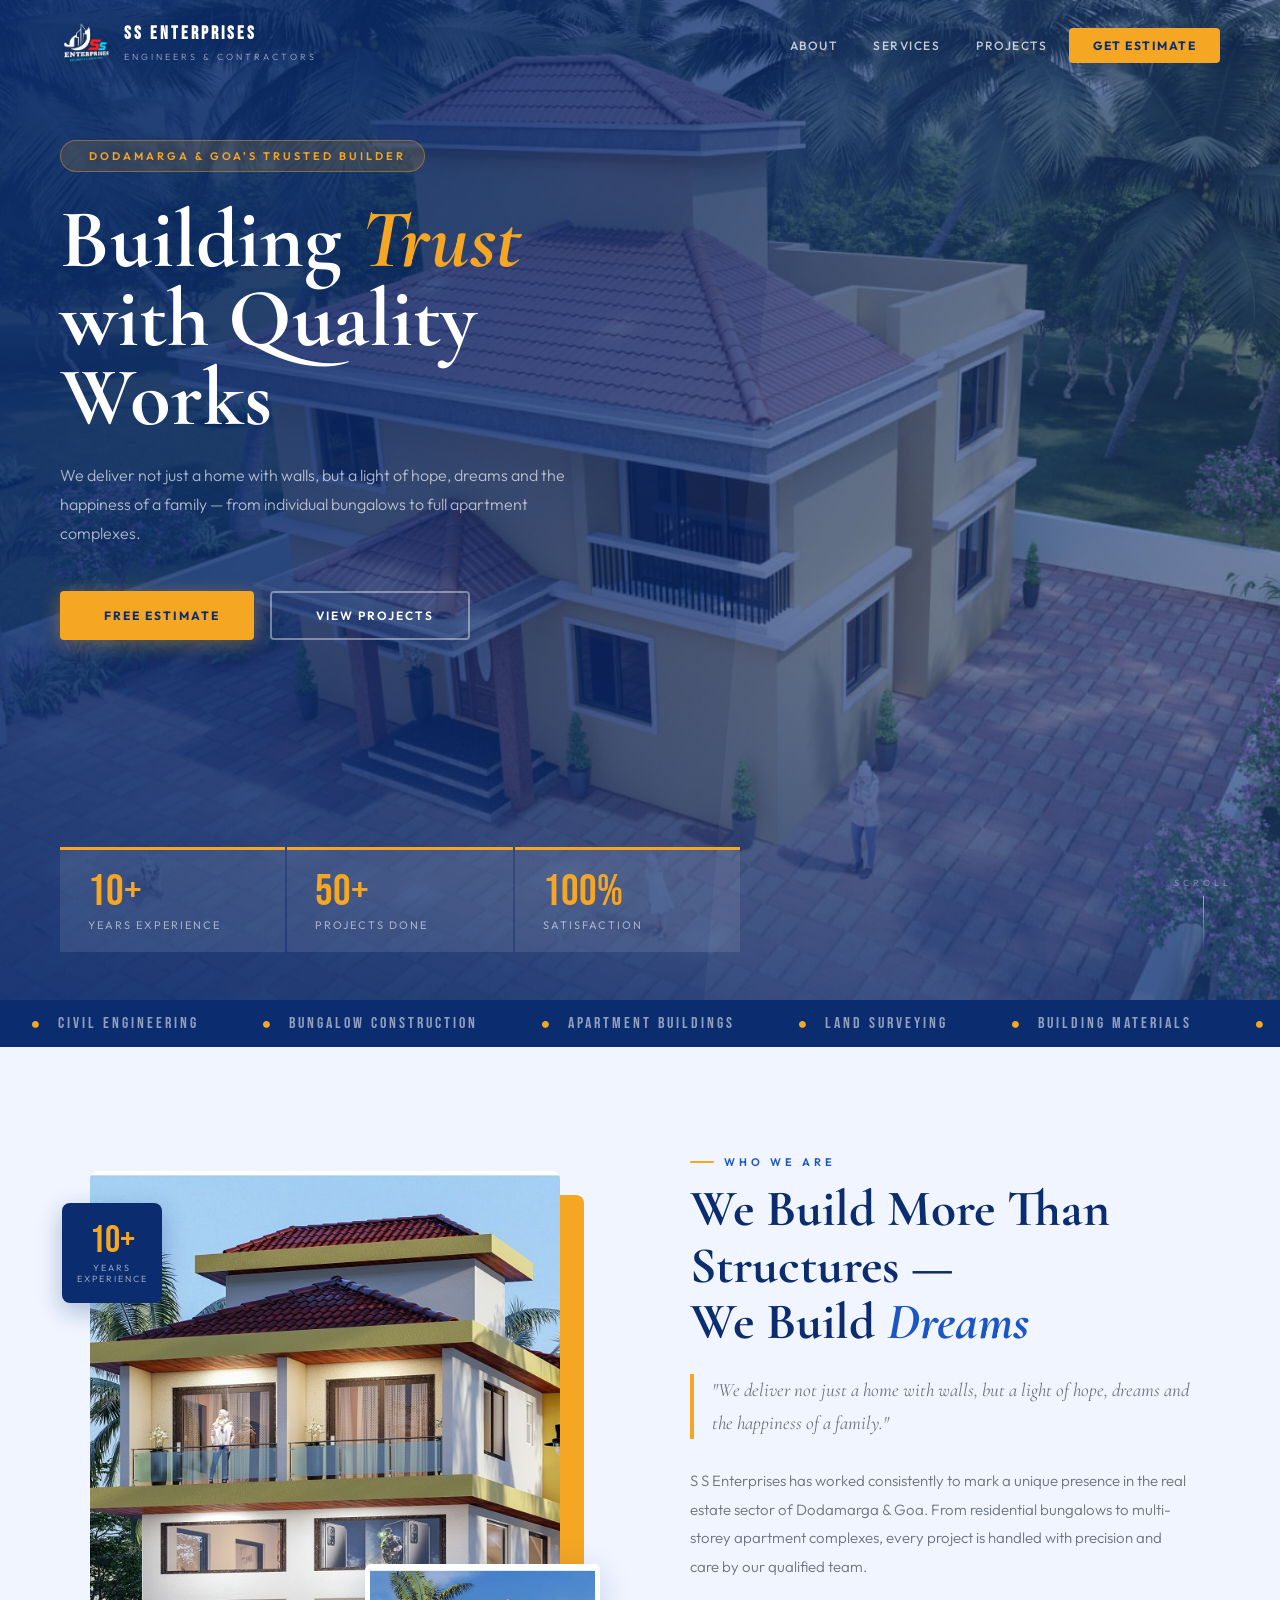
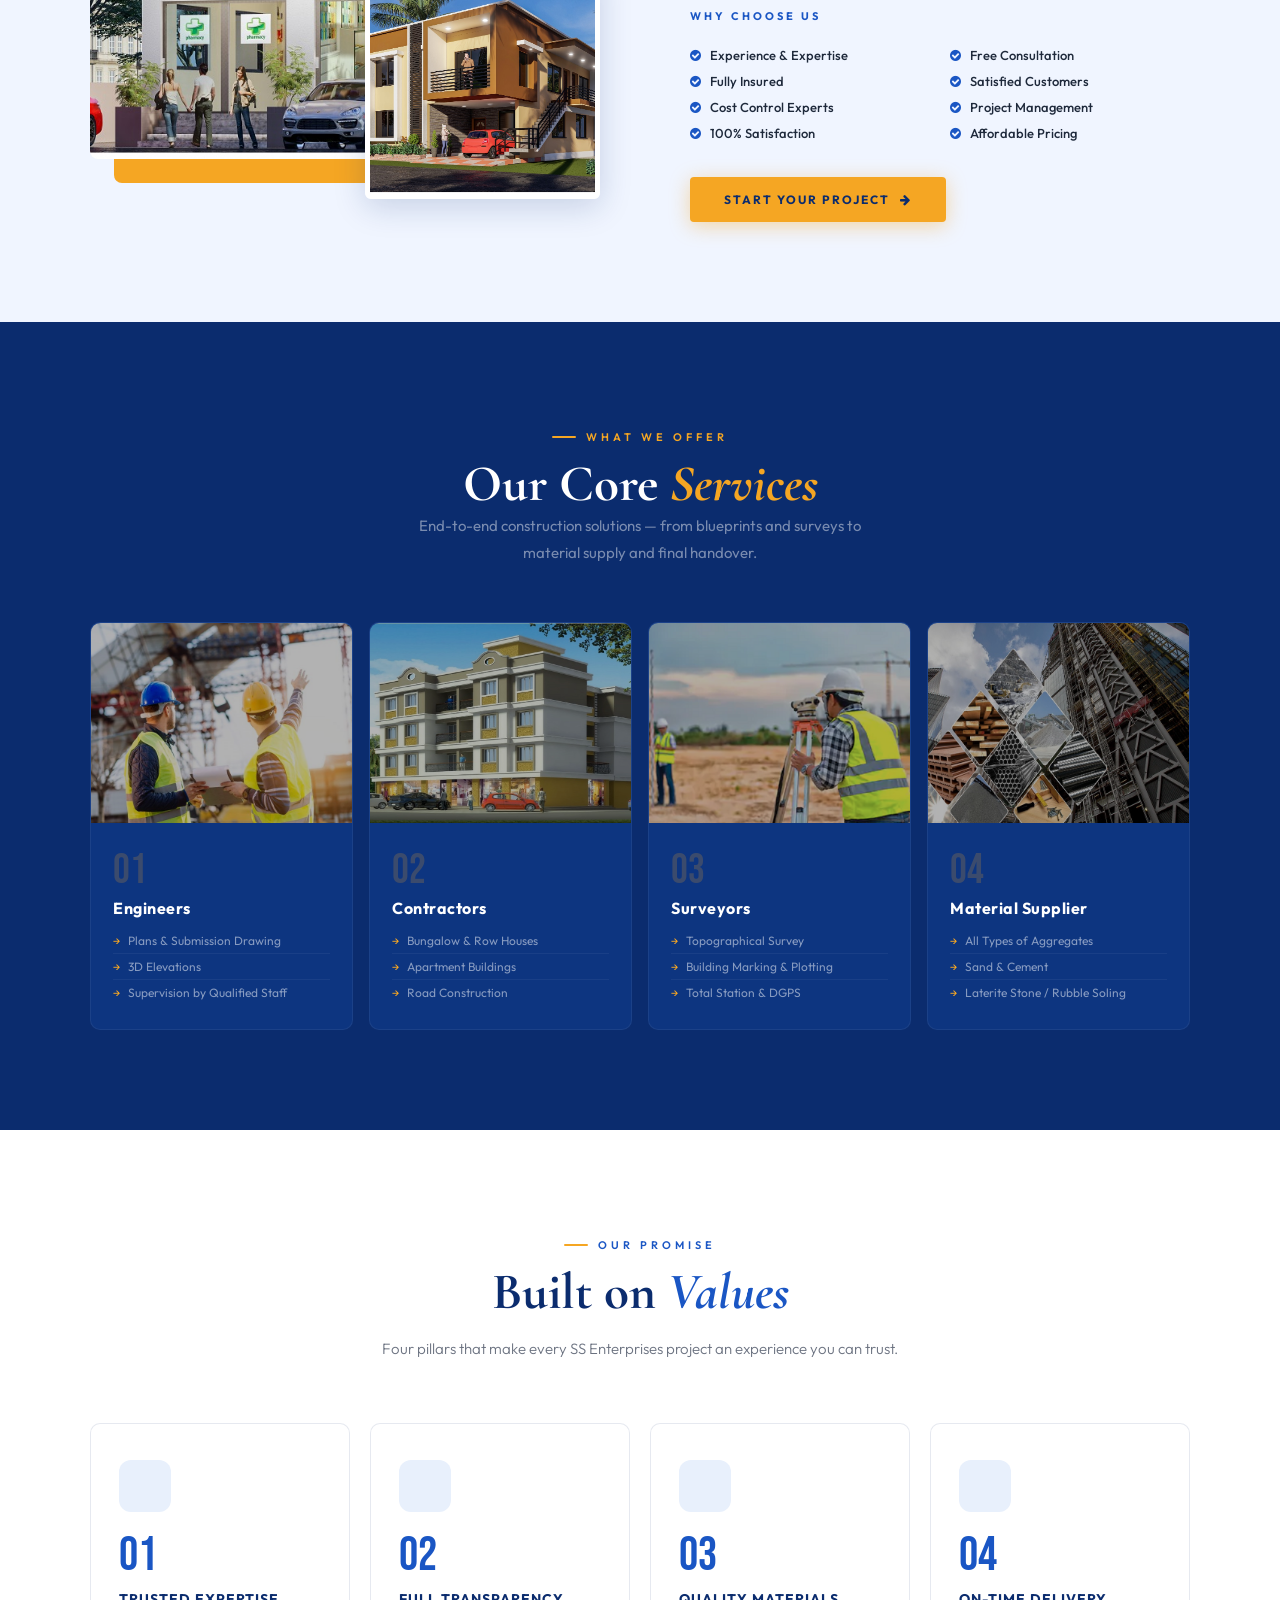
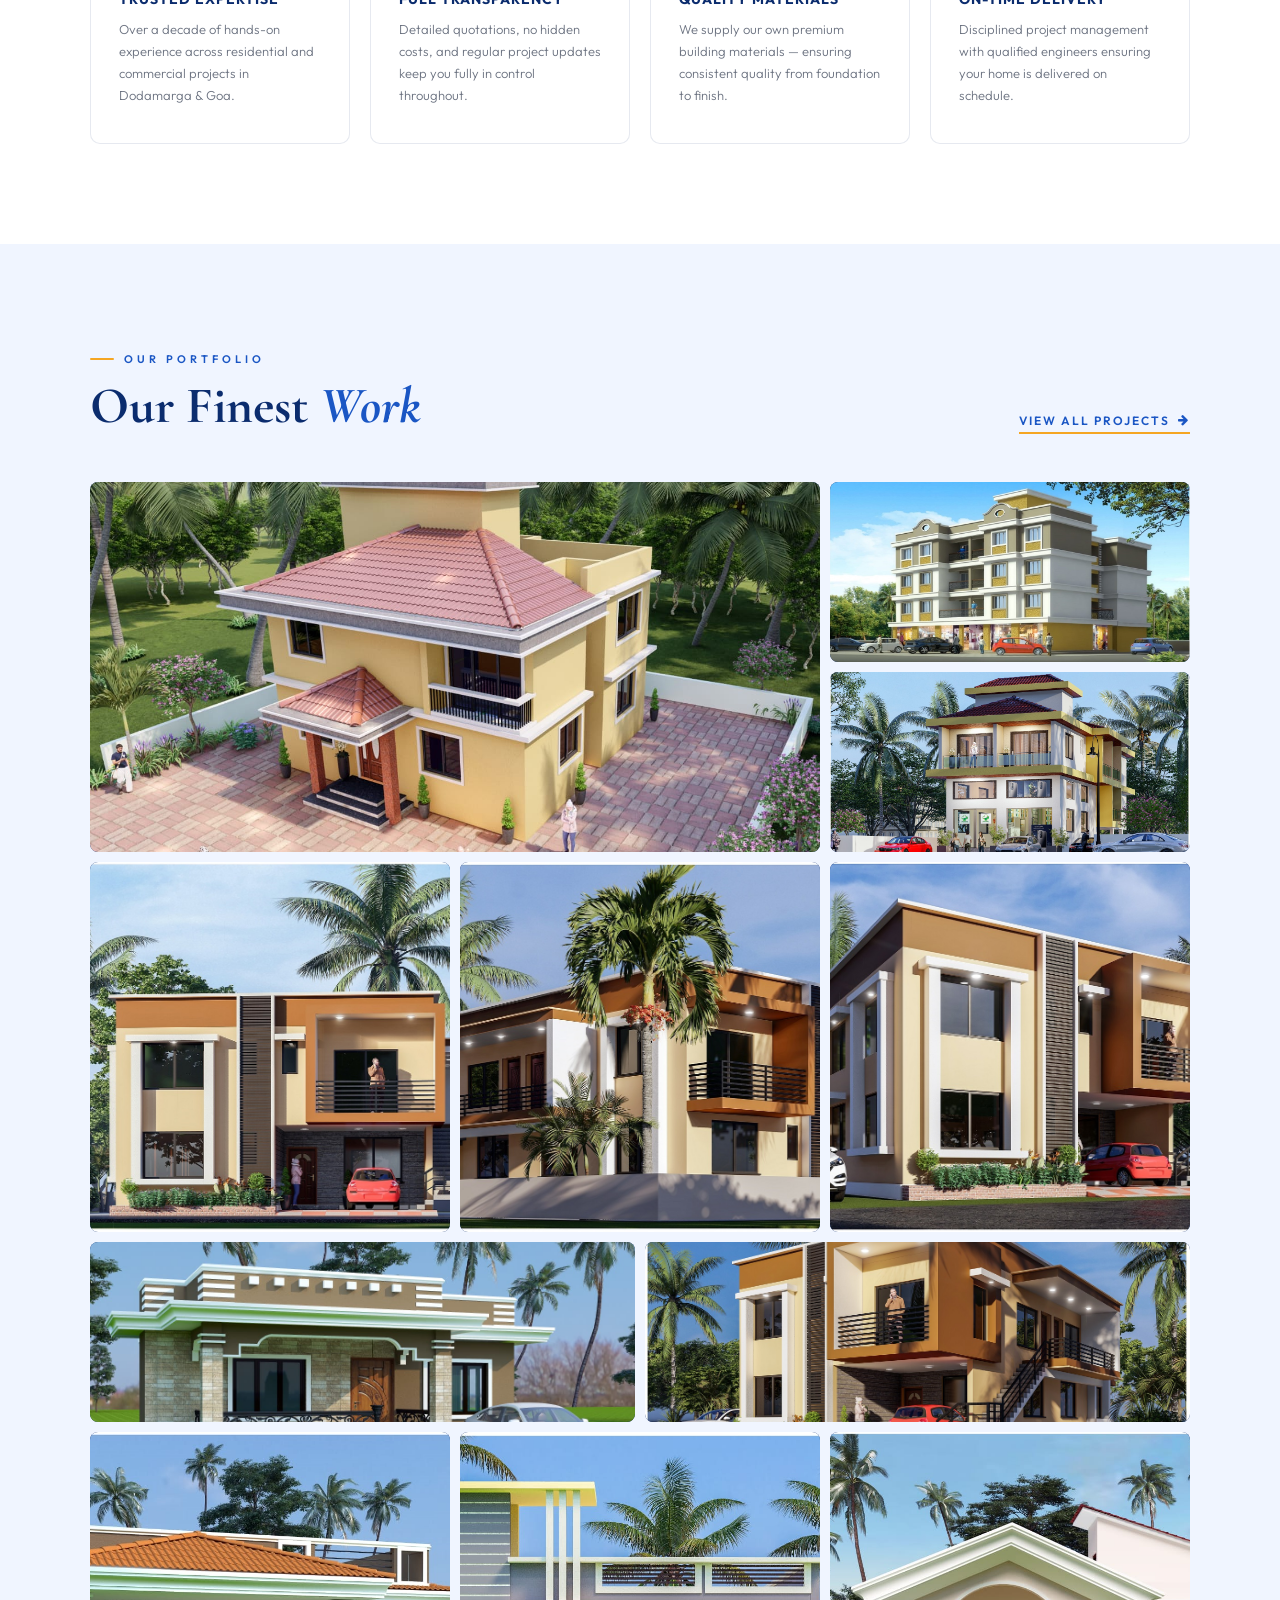
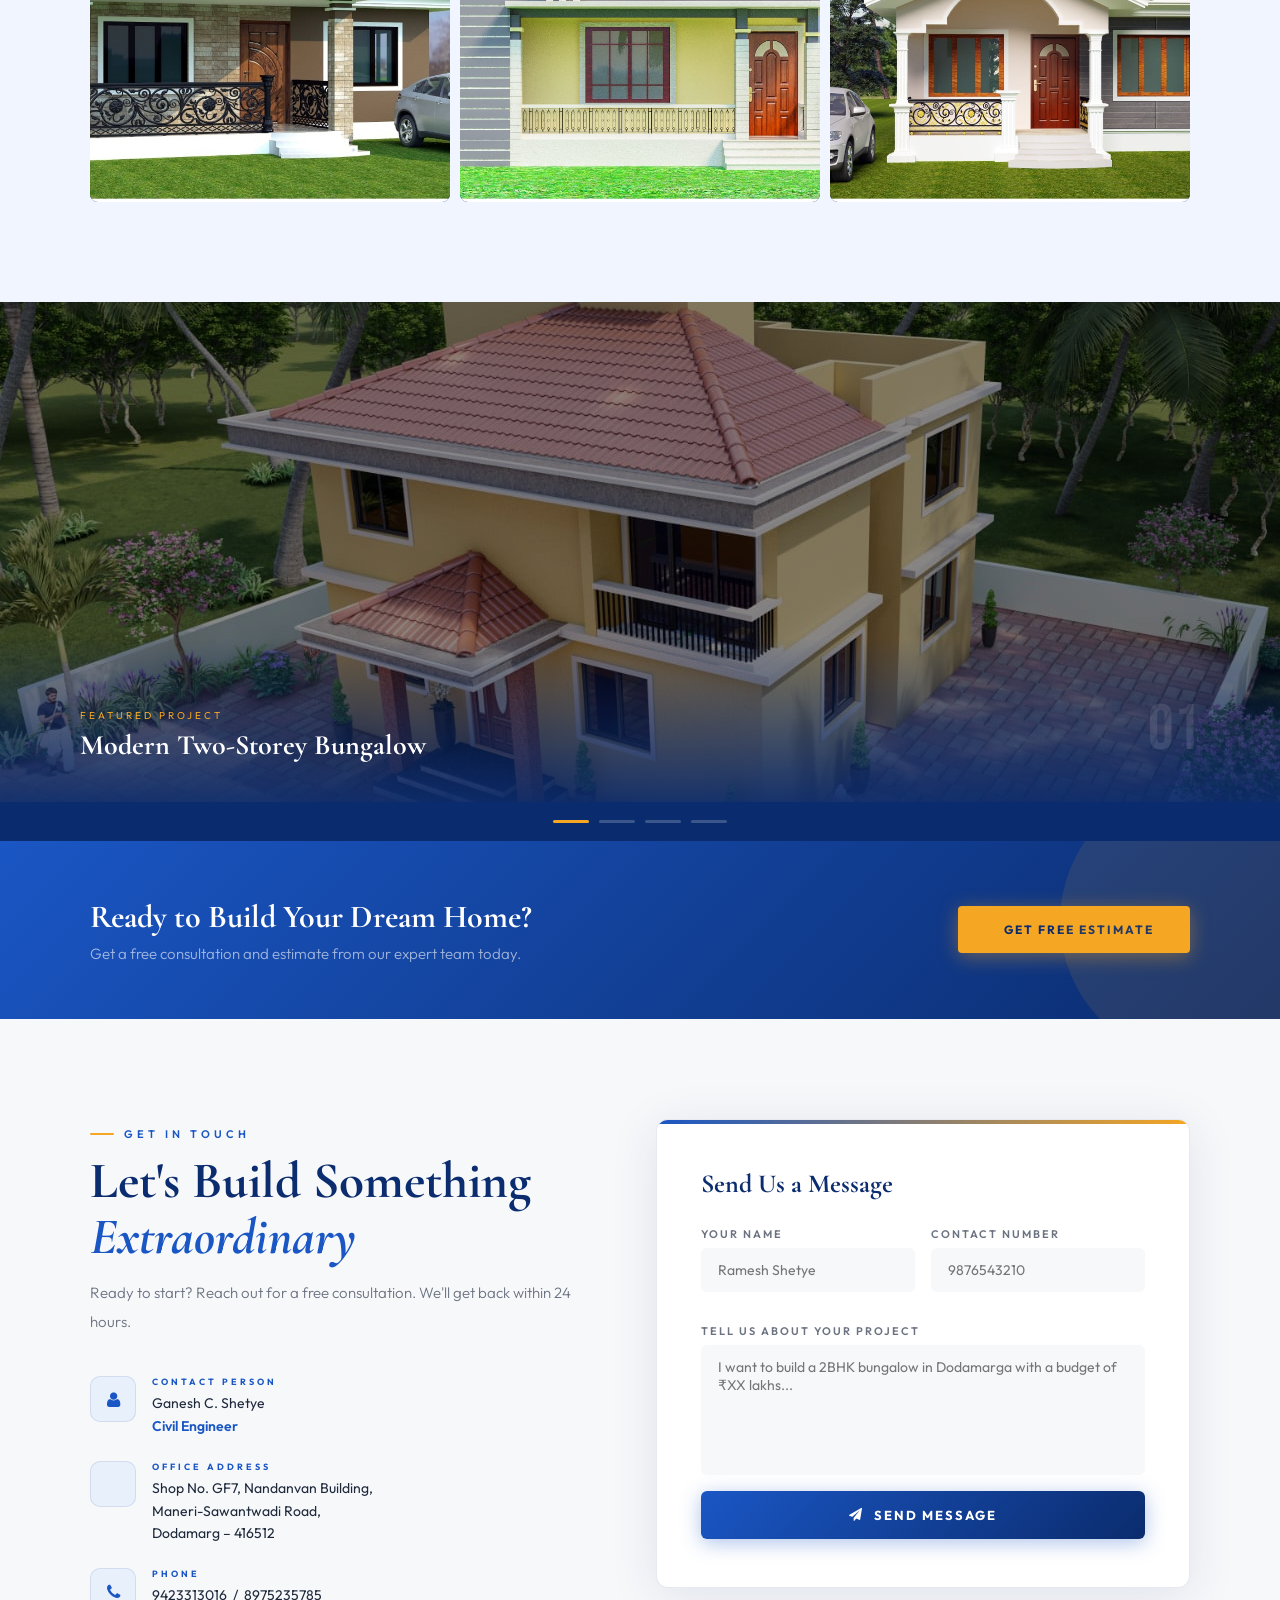
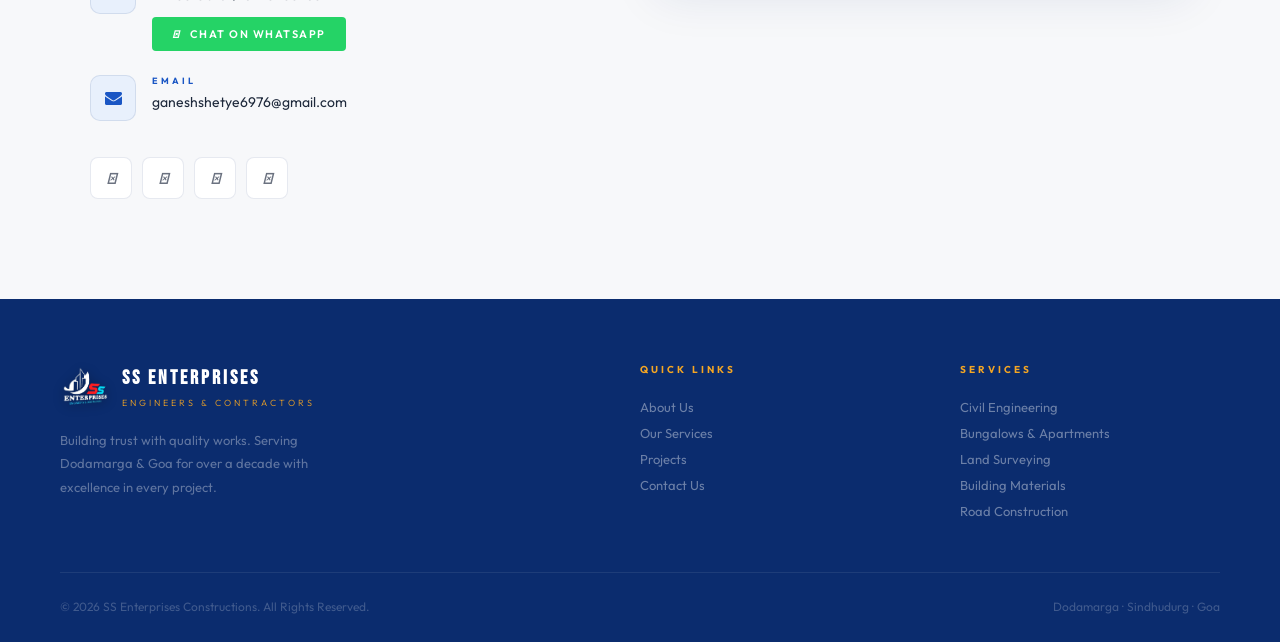
==== new-page/index.html @ 0dded7a0 "new page v8" ====
<!DOCTYPE html>
<html lang="en">
<head>
<meta charset="UTF-8">
<meta name="viewport" content="width=device-width, initial-scale=1.0">
<meta name="description" content="SS Enterprises Constructions — Premium construction company in Dodamarga & Goa. Bungalows, apartments, civil engineering, surveying & building materials.">
<title>SS Enterprises Constructions | Engineers & Contractors</title>
<base href="/">
<!-- reCAPTCHA removed for static deployment (no backend) -->
<link rel="shortcut icon" href="/static/img/ss-enterprises-constructions-logo.jpg" type="image/x-icon">
<link rel="preconnect" href="https://fonts.googleapis.com">
<link href="https://fonts.googleapis.com/css2?family=Cormorant+Garamond:ital,wght@0,600;0,700;1,400&family=Outfit:wght@300;400;500;600;700&family=Bebas+Neue&display=swap" rel="stylesheet">
<link rel="stylesheet" href="/static/fonts/font-awesome/css/font-awesome.min.css">
<link rel="stylesheet" type="text/css" href="/static/css/nivo-lightbox/nivo-lightbox.css">
<link rel="stylesheet" type="text/css" href="/static/css/nivo-lightbox/default.css">
<style>
/* ═══════════ DESIGN SYSTEM ═══════════ */
:root{
  --navy:    #0B2C6E;
  --navy2:   #0D3580;
  --blue:    #1A56C4;
  --blue-lt: #2E6FE0;
  --sky:     #E8F0FC;
  --sky2:    #F0F5FF;
  --gold:    #F5A623;
  --gold-dk: #D48C10;
  --white:   #FFFFFF;
  --gray:    #F7F8FA;
  --smoke:   #6B7280;
  --text:    #1E293B;
  --border:  rgba(11,44,110,0.1);
}
*,*::before,*::after{box-sizing:border-box;margin:0;padding:0;}
html{scroll-behavior:smooth;}
body{font-family:'Outfit',sans-serif;color:var(--text);background:var(--white);overflow-x:hidden;}
img{display:block;max-width:100%;}
a{text-decoration:none;color:inherit;}
::-webkit-scrollbar{width:4px;}
::-webkit-scrollbar-track{background:var(--sky);}
::-webkit-scrollbar-thumb{background:var(--blue);border-radius:4px;}

/* ═══════════ LOADER ═══════════ */
#loader{
  position:fixed;inset:0;z-index:99999;
  background:var(--navy);
  display:flex;flex-direction:column;align-items:center;justify-content:center;gap:20px;
  transition:opacity .7s ease,visibility .7s ease;
}
#loader.hide{opacity:0;visibility:hidden;pointer-events:none;}
.ld-logo{width:90px;height:90px;object-fit:contain;animation:ldBob 1.2s ease infinite alternate;}
.ld-name{font-family:'Bebas Neue',sans-serif;font-size:32px;letter-spacing:6px;color:var(--white);}
.ld-name span{color:var(--gold);}
.ld-bar{width:160px;height:3px;background:rgba(255,255,255,.15);border-radius:3px;overflow:hidden;}
.ld-fill{height:100%;background:linear-gradient(to right,var(--gold),var(--blue-lt));width:0;animation:ldFill 1.6s ease forwards;border-radius:3px;}
@keyframes ldBob{from{transform:translateY(-6px)}to{transform:translateY(6px)}}
@keyframes ldFill{to{width:100%}}

/* ═══════════ MOBILE NAV OVERLAY ═══════════ */
.mob-nav{
  position:fixed;inset:0;z-index:9998;
  background:var(--navy);
  display:flex;flex-direction:column;align-items:center;justify-content:center;gap:28px;
  opacity:0;visibility:hidden;transition:.4s ease;
}
.mob-nav.open{opacity:1;visibility:visible;}
.mob-nav a{
  font-family:'Bebas Neue',sans-serif;font-size:38px;letter-spacing:4px;
  color:rgba(255,255,255,.6);transition:color .3s;
}
.mob-nav a:hover{color:var(--gold);}
.mob-close{position:absolute;top:24px;right:28px;color:rgba(255,255,255,.4);font-size:26px;cursor:pointer;transition:color .3s;}
.mob-close:hover{color:var(--gold);}

/* ═══════════ NAVBAR ═══════════ */
.nav{
  position:fixed;top:0;left:0;right:0;z-index:1000;
  display:flex;align-items:center;justify-content:space-between;
  padding:18px 60px;
  background:rgba(255,255,255,0.0);
  transition:background .4s,padding .4s,box-shadow .4s;
}
.nav.stuck{
  background:rgba(255,255,255,0.98);
  padding:12px 60px;
  box-shadow:0 2px 30px rgba(11,44,110,.1);
}
/* Logo area */
.nav-logo{display:flex;align-items:center;gap:12px;}
.nav-logo img{
  height:52px;width:52px;object-fit:contain;
  filter:drop-shadow(0 2px 6px rgba(0,0,0,.3));
  transition:height .4s;
}
.nav.stuck .nav-logo img{height:42px;width:42px;}
.nav-logo-text strong{
  font-family:'Bebas Neue',sans-serif;font-size:18px;letter-spacing:3px;
  color:var(--white);display:block;line-height:1.1;
  transition:color .4s;
}
.nav.stuck .nav-logo-text strong{color:var(--navy);}
.nav-logo-text span{
  font-size:9px;letter-spacing:3px;text-transform:uppercase;font-weight:300;
  color:rgba(255,255,255,.6);
  transition:color .4s;
}
.nav.stuck .nav-logo-text span{color:var(--smoke);}

/* Links */
.nav-links{display:flex;align-items:center;gap:8px;list-style:none;}
.nav-links a{
  font-size:12px;font-weight:500;letter-spacing:1.5px;text-transform:uppercase;
  color:rgba(255,255,255,.75);padding:8px 14px;
  border-radius:4px;transition:color .3s,background .3s;
}
.nav.stuck .nav-links a{color:var(--navy);}
.nav-links a:hover{color:var(--gold) !important;background:rgba(245,166,35,.08);}
.nav-links .ncta{
  background:var(--gold);color:var(--navy) !important;
  font-weight:700;padding:10px 24px;border-radius:4px;
  transition:background .3s,transform .2s !important;
}
.nav-links .ncta:hover{background:#E8950D;transform:translateY(-2px);}
.burger{display:none;flex-direction:column;gap:5px;cursor:pointer;padding:4px;}
.burger span{width:26px;height:2px;background:var(--white);border-radius:2px;transition:.3s;}
.nav.stuck .burger span{background:var(--navy);}

/* ═══════════ HERO ═══════════ */
.hero{
  position:relative;min-height:100vh;
  display:flex;align-items:center;
  overflow:hidden;
}
.hero-bg{
  position:absolute;inset:0;z-index:0;
  background:
    linear-gradient(120deg, rgba(11,44,110,.92) 0%, rgba(11,44,110,.75) 45%, rgba(11,44,110,.4) 100%),
    url("static/img/portfolio/new_bungalow_ssenterprisesconstructions.jpg") center/cover no-repeat;
}
/* animated subtle overlay */
.hero-bg::after{
  content:'';position:absolute;inset:0;
  background:linear-gradient(to bottom, transparent 60%, rgba(11,44,110,.6) 100%);
}
/* geometric accent */
.hero-shape{
  position:absolute;right:0;top:0;bottom:0;width:45%;
  background:rgba(255,255,255,0.04);
  clip-path:polygon(15% 0,100% 0,100% 100%,0 100%);
  pointer-events:none;
}
.hero-content{
  position:relative;z-index:2;
  padding:140px 60px 80px;
  max-width:700px;
}

@media(min-width:1100px){
  /* Reserve extra space at the bottom of hero so buttons don't collide with stats */
  .hero-content{ padding-bottom:360px; }
  .hero-stats{ bottom:48px; }
}
.hero-badge{
  display:inline-flex;align-items:center;gap:10px;
  background:rgba(245,166,35,.15);border:1px solid rgba(245,166,35,.4);
  color:var(--gold);
  font-size:11px;font-weight:600;letter-spacing:3px;text-transform:uppercase;
  padding:8px 18px;border-radius:30px;
  margin-bottom:28px;
  opacity:0;animation:fadeUp .7s .2s ease forwards;
}
.hero-badge i{font-size:10px;}
.hero-h1{
  font-family:'Cormorant Garamond',serif;
  font-size:clamp(48px,6.5vw,88px);
  font-weight:700;line-height:.95;
  color:var(--white);
  margin-bottom:24px;
  opacity:0;animation:fadeUp .8s .35s ease forwards;
}
.hero-h1 em{font-style:italic;color:var(--gold);}
.hero-sub{
  font-size:16px;font-weight:300;color:rgba(255,255,255,.65);
  line-height:1.8;max-width:520px;
  margin-bottom:44px;
  opacity:0;animation:fadeUp .8s .5s ease forwards;
}
.hero-btns{
  display:flex;gap:16px;flex-wrap:wrap;
  opacity:0;animation:fadeUp .8s .65s ease forwards;
}
.btn-primary{
  display:inline-flex;align-items:center;gap:10px;
  background:var(--gold);color:var(--navy);
  font-size:12px;font-weight:700;letter-spacing:2px;text-transform:uppercase;
  padding:15px 34px;border-radius:4px;border:none;cursor:pointer;
  transition:background .3s,transform .25s,box-shadow .3s;
  box-shadow:0 4px 20px rgba(245,166,35,.4);
}
.btn-primary:hover{background:#E8950D;transform:translateY(-3px);box-shadow:0 8px 28px rgba(245,166,35,.5);}
.btn-outline{
  display:inline-flex;align-items:center;gap:10px;
  border:2px solid rgba(255,255,255,.4);color:var(--white);
  font-size:12px;font-weight:600;letter-spacing:2px;text-transform:uppercase;
  padding:15px 34px;border-radius:4px;background:transparent;cursor:pointer;
  transition:border-color .3s,background .3s,transform .25s;
}
.btn-outline:hover{border-color:var(--white);background:rgba(255,255,255,.1);transform:translateY(-3px);}

/* hero stat cards */
.hero-stats{
  position:absolute;bottom:48px;left:60px;right:60px;z-index:2;
  display:grid;grid-template-columns:repeat(3,1fr);gap:2px;
  max-width:680px;
  opacity:0;animation:fadeUp .8s .85s ease forwards;
}
.hs-card{
  background:rgba(255,255,255,.1);
  backdrop-filter:blur(12px);
  padding:20px 28px;
  border-top:3px solid var(--gold);
}
.hs-num{
  font-family:'Bebas Neue',sans-serif;font-size:44px;color:var(--gold);line-height:1;
}
.hs-lbl{font-size:11px;letter-spacing:2px;text-transform:uppercase;color:rgba(255,255,255,.55);margin-top:4px;}

.hero-scroll{
  position:absolute;right:48px;bottom:48px;z-index:2;
  display:flex;flex-direction:column;align-items:center;gap:8px;
  opacity:0;animation:fadeUp .8s 1s ease forwards;
}
.hs-line{width:1px;height:56px;background:linear-gradient(to bottom,var(--gold),transparent);animation:scrollPulse 2s ease infinite;}
.hs-txt{font-size:9px;letter-spacing:4px;text-transform:uppercase;color:rgba(255,255,255,.35);}
@keyframes scrollPulse{0%,100%{opacity:.3;transform:scaleY(.4)}50%{opacity:1;transform:scaleY(1)}}
@keyframes fadeUp{from{opacity:0;transform:translateY(24px)}to{opacity:1;transform:translateY(0)}}

/* ═══════════ MARQUEE ═══════════ */
.marquee{background:var(--navy);padding:14px 0;overflow:hidden;}
.m-track{display:flex;width:max-content;animation:marquee 24s linear infinite;}
.m-item{
  display:flex;align-items:center;gap:16px;
  padding:0 32px;
  font-family:'Bebas Neue',sans-serif;font-size:16px;letter-spacing:3px;
  color:rgba(255,255,255,.55);white-space:nowrap;
}
.m-item i{color:var(--gold);font-size:8px;}
@keyframes marquee{from{transform:translateX(0)}to{transform:translateX(-50%)}}

/* ═══════════ SECTIONS ═══════════ */
.sec{padding:100px 0;}
.wrap{max-width:1220px;margin:0 auto;padding:0 60px;}
.sec-tag{
  display:inline-flex;align-items:center;gap:10px;
  font-size:11px;font-weight:600;letter-spacing:4px;text-transform:uppercase;
  color:var(--blue);margin-bottom:12px;
}
.sec-tag::before{content:'';width:24px;height:2px;background:var(--gold);border-radius:2px;}
.sec-h2{
  font-family:'Cormorant Garamond',serif;
  font-size:clamp(34px,4vw,56px);font-weight:700;line-height:1.1;
  color:var(--navy);
}
.sec-h2 em{font-style:italic;color:var(--blue);}
.sec-p{font-size:15px;font-weight:300;color:var(--smoke);line-height:1.9;margin-top:14px;}

/* ═══════════ ABOUT ═══════════ */
.about{background:var(--sky2);}
.about-grid{display:grid;grid-template-columns:1fr 1fr;gap:80px;align-items:center;}

.about-vis{position:relative;padding-bottom:40px;padding-right:40px;}
.about-main{
  width:100%;aspect-ratio:4/5;object-fit:cover;
  border-radius:8px;
  box-shadow:24px 24px 0 var(--gold);
}
.about-accent{
  position:absolute;bottom:0;right:0;
  width:46%;aspect-ratio:1;object-fit:cover;
  border-radius:6px;
  border:5px solid var(--white);
  box-shadow:0 8px 32px rgba(11,44,110,.18);
}
.about-badge{
  position:absolute;top:32px;left:-28px;
  background:var(--navy);
  width:100px;height:100px;border-radius:8px;
  display:flex;flex-direction:column;align-items:center;justify-content:center;
  box-shadow:0 8px 24px rgba(11,44,110,.3);
}
.ab-num{font-family:'Bebas Neue',sans-serif;font-size:38px;color:var(--gold);line-height:1;}
.ab-lbl{font-size:9px;letter-spacing:2px;text-transform:uppercase;color:rgba(255,255,255,.55);margin-top:2px;text-align:center;}

.about-body{padding-left:10px;}
.about-quote{
  font-family:'Cormorant Garamond',serif;
  font-size:19px;font-style:italic;font-weight:400;
  color:var(--smoke);line-height:1.7;
  border-left:4px solid var(--gold);padding-left:18px;
  margin:24px 0 28px;
}
.ab-checks{display:grid;grid-template-columns:1fr 1fr;gap:10px 20px;margin-top:24px;}
.ab-chk{
  display:flex;align-items:center;gap:9px;
  font-size:13px;font-weight:500;color:var(--text);
}
.ab-chk i{color:var(--blue);font-size:13px;flex-shrink:0;}
.about-cta{margin-top:36px;}

/* ═══════════ SERVICES ═══════════ */
.services{background:var(--navy);}
.services .sec-tag{color:var(--gold);}
.services .sec-tag::before{background:var(--gold);}
.services .sec-h2{color:var(--white);}
.svc-intro{max-width:500px;font-size:15px;color:rgba(255,255,255,.45);line-height:1.8;margin-top:12px;}

.svc-grid{display:grid;grid-template-columns:repeat(4,1fr);gap:16px;margin-top:56px;}
.svc-card{
  background:var(--navy2);border-radius:10px;
  overflow:hidden;
  border:1px solid rgba(255,255,255,.06);
  transition:transform .35s,box-shadow .35s,border-color .35s;
  cursor:pointer;
}
.svc-card:hover{transform:translateY(-10px);box-shadow:0 24px 48px rgba(0,0,0,.35);border-color:rgba(245,166,35,.3);}
.svc-img{width:100%;height:200px;object-fit:cover;filter:brightness(.7);transition:filter .4s,transform .5s;}
.svc-card:hover .svc-img{filter:brightness(.5);transform:scale(1.05);}
.svc-body{padding:24px 22px;}
.svc-num{font-family:'Bebas Neue',sans-serif;font-size:42px;color:rgba(245,166,35,.2);line-height:1;margin-bottom:6px;}
.svc-name{font-size:16px;font-weight:700;color:var(--white);letter-spacing:.5px;margin-bottom:10px;}
.svc-ul{list-style:none;}
.svc-ul li{
  font-size:12px;color:rgba(255,255,255,.5);
  padding:5px 0;border-bottom:1px solid rgba(255,255,255,.05);
  display:flex;align-items:center;gap:8px;
}
.svc-ul li:last-child{border-bottom:none;}
.svc-ul li::before{content:'→';color:var(--gold);font-size:11px;flex-shrink:0;}
.svc-line{
  height:3px;width:0;background:linear-gradient(to right,var(--gold),var(--blue-lt));
  transition:width .45s ease;border-radius:0 0 2px 2px;
}
.svc-card:hover .svc-line{width:100%;}

/* ═══════════ WHY US ═══════════ */
.why{background:var(--white);}
.why-grid{
  display:grid;grid-template-columns:repeat(4,1fr);
  gap:20px;margin-top:60px;
}
.w-card{
  padding:36px 28px;border-radius:10px;
  border:1px solid var(--border);
  background:var(--white);
  transition:background .3s,transform .3s,border-color .3s,box-shadow .3s;
  cursor:default;
}
.w-card:hover{
  background:var(--navy);
  border-color:var(--navy);
  transform:translateY(-6px);
  box-shadow:0 20px 40px rgba(11,44,110,.2);
}
.w-card:hover .w-num,.w-card:hover .w-title,.w-card:hover .w-p{color:var(--white);}
.w-icon{
  width:52px;height:52px;
  background:var(--sky);border-radius:12px;
  display:flex;align-items:center;justify-content:center;
  font-size:22px;color:var(--blue);
  margin-bottom:20px;
  transition:background .3s,color .3s;
}
.w-card:hover .w-icon{background:rgba(255,255,255,.1);color:var(--gold);}
.w-num{font-family:'Bebas Neue',sans-serif;font-size:48px;color:var(--blue);line-height:1;margin-bottom:10px;transition:color .3s;}
.w-title{font-size:14px;font-weight:700;letter-spacing:1px;text-transform:uppercase;color:var(--navy);margin-bottom:10px;transition:color .3s;}
.w-p{font-size:13px;font-weight:300;color:var(--smoke);line-height:1.7;transition:color .3s;}

/* ═══════════ PROJECTS ═══════════ */
.projects{background:var(--sky2);}
.proj-head{display:flex;align-items:flex-end;justify-content:space-between;margin-bottom:48px;gap:20px;flex-wrap:wrap;}
.proj-all{
  display:inline-flex;align-items:center;gap:8px;
  font-size:12px;font-weight:600;letter-spacing:2px;text-transform:uppercase;
  color:var(--blue);border-bottom:2px solid var(--gold);padding-bottom:4px;
  transition:gap .3s,color .3s;
}
.proj-all:hover{gap:16px;color:var(--navy);}

/* ---- masonry-style grid ---- */
.proj-grid{
  display:grid;
  grid-template-columns:repeat(12,1fr);
  grid-auto-rows:180px;
  gap:10px;
}
.pi{position:relative;overflow:hidden;border-radius:8px;background:var(--navy);cursor:pointer;}
.pi:nth-child(1){grid-column:span 8;grid-row:span 2;}
.pi:nth-child(2){grid-column:span 4;}
.pi:nth-child(3){grid-column:span 4;}
.pi:nth-child(4){grid-column:span 4;grid-row:span 2;}
.pi:nth-child(5){grid-column:span 4;grid-row:span 2;}
.pi:nth-child(6){grid-column:span 4;grid-row:span 2;}
.pi:nth-child(7){grid-column:span 6;}
.pi:nth-child(8){grid-column:span 6;}
.pi:nth-child(9){grid-column:span 4;grid-row:span 2;}
.pi:nth-child(10){grid-column:span 4;grid-row:span 2;}
.pi:nth-child(11){grid-column:span 4;grid-row:span 2;}

.pi img{width:100%;height:100%;object-fit:cover;transition:transform .6s ease,opacity .5s ease;}
.pi:hover img{transform:scale(1.08);opacity:.45;}
.pi-ov{
  position:absolute;inset:0;
  display:flex;flex-direction:column;justify-content:flex-end;
  padding:22px 20px;
  background:linear-gradient(to top,rgba(11,44,110,.92) 0%,transparent 60%);
  opacity:0;transition:opacity .4s ease;
}
.pi:hover .pi-ov{opacity:1;}
.pi-ov h4{
  font-family:'Cormorant Garamond',serif;font-size:19px;font-weight:700;
  color:var(--white);line-height:1.2;
}
.pi-ov span{font-size:10px;letter-spacing:2px;text-transform:uppercase;color:var(--gold);margin-top:4px;display:block;}
.pi-plus{
  position:absolute;top:50%;left:50%;transform:translate(-50%,-50%);
  width:48px;height:48px;border-radius:50%;
  background:var(--gold);color:var(--navy);
  display:flex;align-items:center;justify-content:center;font-size:18px;
  opacity:0;transition:opacity .4s;
}
.pi:hover .pi-plus{opacity:1;}

/* ═══════════ SLIDESHOW ═══════════ */
.slides-sec{background:var(--navy);position:relative;overflow:hidden;}
.slideshow-container{max-width:100%;margin:0;}
.mySlides{display:none;}
.mySlides img{width:100%;height:500px;object-fit:cover;filter:brightness(.55);}
.slide-inner{position:relative;}
.slide-cap{
  position:absolute;bottom:0;left:0;right:0;
  display:flex;justify-content:space-between;align-items:flex-end;
  padding:60px 80px 40px;
  background:linear-gradient(to top,rgba(11,44,110,.9),transparent);
}
.sc-sub{font-size:10px;letter-spacing:3px;text-transform:uppercase;color:var(--gold);}
.sc-title{font-family:'Cormorant Garamond',serif;font-size:28px;font-weight:700;color:var(--white);margin-top:6px;}
.slide-num{font-family:'Bebas Neue',sans-serif;font-size:64px;color:rgba(255,255,255,.1);line-height:1;}
.slide-dots{display:flex;align-items:center;justify-content:center;gap:10px;padding:18px 0;background:rgba(11,44,110,.6);}
.dot{width:36px !important;height:3px !important;border-radius:2px !important;background:rgba(255,255,255,.2) !important;cursor:pointer;transition:background .3s !important;}
.dot.on{background:var(--gold) !important;}
.fade{animation:slFade .8s ease;}
@keyframes slFade{from{opacity:.2}to{opacity:1}}

/* ═══════════ CTA BAND ═══════════ */
.cta-band{
  background:linear-gradient(135deg,var(--blue) 0%,var(--navy) 100%);
  padding:56px 0;position:relative;overflow:hidden;
}
.cta-band::before{
  content:'';position:absolute;top:-60px;right:-60px;
  width:280px;height:280px;border-radius:50%;
  background:rgba(245,166,35,.1);
}
.cta-inner{
  display:flex;align-items:center;justify-content:space-between;gap:30px;flex-wrap:wrap;
}
.cta-text h3{
  font-family:'Cormorant Garamond',serif;font-size:32px;font-weight:700;
  color:var(--white);margin-bottom:8px;
}
.cta-text p{font-size:15px;color:rgba(255,255,255,.6);font-weight:300;}
.btn-gold{
  display:inline-flex;align-items:center;gap:10px;
  background:var(--gold);color:var(--navy);
  font-size:12px;font-weight:700;letter-spacing:2px;text-transform:uppercase;
  padding:16px 36px;border-radius:4px;border:none;cursor:pointer;
  transition:background .3s,transform .25s,box-shadow .3s;
  box-shadow:0 4px 20px rgba(245,166,35,.4);white-space:nowrap;
}
.btn-gold:hover{background:#E8950D;transform:translateY(-3px);box-shadow:0 8px 28px rgba(245,166,35,.5);}

/* ═══════════ CONTACT ═══════════ */
.contact{background:var(--gray);}
.contact-grid{display:grid;grid-template-columns:1fr 1.1fr;gap:80px;align-items:start;}

.ci-list{margin-top:40px;display:flex;flex-direction:column;gap:24px;}
.ci-row{display:flex;align-items:flex-start;gap:16px;}
.ci-icon{
  width:46px;height:46px;min-width:46px;border-radius:10px;
  background:var(--sky);border:1px solid var(--border);
  display:flex;align-items:center;justify-content:center;
  color:var(--blue);font-size:17px;
}
.ci-lbl{font-size:9px;letter-spacing:3px;text-transform:uppercase;color:var(--blue);font-weight:700;display:block;margin-bottom:5px;}
.ci-val{font-size:14px;color:var(--text);line-height:1.6;}
.ci-val a{color:var(--text);transition:color .3s;}
.ci-val a:hover{color:var(--blue);}
.wa-btn{
  display:inline-flex;align-items:center;gap:8px;
  background:#25D366;color:var(--white);
  font-size:11px;font-weight:600;letter-spacing:1.5px;text-transform:uppercase;
  padding:10px 20px;border-radius:4px;margin-top:10px;
  transition:background .3s,transform .25s;
}
.wa-btn:hover{background:#1eba58;transform:translateY(-2px);color:var(--white);}
.c-social{display:flex;gap:10px;margin-top:36px;}
.csi{
  width:42px;height:42px;border-radius:8px;
  border:1px solid var(--border);background:var(--white);
  display:flex;align-items:center;justify-content:center;
  color:var(--smoke);font-size:16px;
  transition:background .3s,border-color .3s,color .3s,transform .25s;
}
.csi:hover{background:var(--navy);border-color:var(--navy);color:var(--white);transform:translateY(-3px);}

/* Form */
.form-panel{
  background:var(--white);border-radius:12px;
  padding:48px 44px;
  box-shadow:0 8px 48px rgba(11,44,110,.1);
  border:1px solid var(--border);
  position:relative;overflow:hidden;
}
.form-panel::before{
  content:'';position:absolute;top:0;left:0;right:0;height:4px;
  background:linear-gradient(to right,var(--blue),var(--gold));
}
.form-panel h3{
  font-family:'Cormorant Garamond',serif;font-size:26px;font-weight:700;
  color:var(--navy);margin-bottom:28px;
}
.cf-row{display:grid;grid-template-columns:1fr 1fr;gap:16px;margin-bottom:16px;}
.cf-g{display:flex;flex-direction:column;gap:7px;margin-bottom:16px;}
.cf-g label{font-size:11px;letter-spacing:2px;text-transform:uppercase;font-weight:600;color:var(--smoke);}
.cf-g input,.cf-g textarea{
  background:var(--gray);border:1.5px solid transparent;
  font-family:'Outfit',sans-serif;font-size:14px;color:var(--text);
  padding:12px 16px;width:100%;outline:none;border-radius:6px;
  transition:border-color .3s,background .3s;
}
.cf-g input:focus,.cf-g textarea:focus{
  border-color:var(--blue);background:var(--white);
}
.cf-g textarea{resize:none;min-height:130px;}
.btn-submit{
  display:flex;align-items:center;justify-content:center;gap:10px;
  width:100%;background:linear-gradient(135deg,var(--blue),var(--navy));
  color:var(--white);font-family:'Outfit',sans-serif;
  font-size:13px;font-weight:700;letter-spacing:2px;text-transform:uppercase;
  padding:16px;border:none;border-radius:6px;cursor:pointer;
  transition:opacity .3s,transform .25s,box-shadow .3s;
  box-shadow:0 4px 20px rgba(26,86,196,.35);
  margin-top:8px;
}
.btn-submit:hover{opacity:.9;transform:translateY(-2px);box-shadow:0 8px 28px rgba(26,86,196,.45);}

/* ═══════════ FOOTER ═══════════ */
footer{background:var(--navy);padding:64px 60px 28px;}
.ft-inner{
  max-width:1220px;margin:0 auto;
  display:grid;grid-template-columns:2fr 1fr 1fr;gap:60px;
  padding-bottom:48px;
  border-bottom:1px solid rgba(255,255,255,.08);
}
.ft-logo{display:flex;align-items:center;gap:12px;margin-bottom:16px;}
.ft-logo img{width:50px;height:50px;object-fit:contain;filter:drop-shadow(0 2px 6px rgba(0,0,0,.4));}
.ft-logo-text strong{font-family:'Bebas Neue',sans-serif;font-size:20px;letter-spacing:3px;color:var(--white);display:block;}
.ft-logo-text span{font-size:9px;letter-spacing:3px;text-transform:uppercase;color:var(--gold);font-weight:300;}
.ft-brand p{font-size:13px;color:rgba(255,255,255,.35);line-height:1.8;max-width:270px;margin-top:4px;}
.ft-col h5{font-size:10px;letter-spacing:3px;text-transform:uppercase;font-weight:700;color:var(--gold);margin-bottom:18px;}
.ft-col ul{list-style:none;}
.ft-col ul li a{
  font-size:13px;color:rgba(255,255,255,.4);display:block;padding:5px 0;
  transition:color .3s,padding-left .3s;
}
.ft-col ul li a:hover{color:var(--white);padding-left:8px;}
.ft-copy{
  max-width:1220px;margin:26px auto 0;
  display:flex;justify-content:space-between;align-items:center;flex-wrap:wrap;gap:10px;
  font-size:12px;color:rgba(255,255,255,.22);
}

/* ═══════════ REVEAL ═══════════ */
.rv{opacity:0;transform:translateY(36px);transition:opacity .75s ease,transform .75s ease;}
.rv.in{opacity:1;transform:translateY(0);}
.rv-l{opacity:0;transform:translateX(-36px);transition:opacity .75s ease,transform .75s ease;}
.rv-l.in{opacity:1;transform:translateX(0);}
.rv-r{opacity:0;transform:translateX(36px);transition:opacity .75s ease,transform .75s ease;}
.rv-r.in{opacity:1;transform:translateX(0);}

/* ═══════════ RESPONSIVE ═══════════ */
@media(max-width:1100px){
  .svc-grid{grid-template-columns:repeat(2,1fr);}
  .why-grid{grid-template-columns:repeat(2,1fr);}
  .contact-grid{grid-template-columns:1fr;gap:52px;}
  .ft-inner{grid-template-columns:1fr 1fr;}
  .about-grid{grid-template-columns:1fr;gap:52px;}
  .about-body{padding-left:0;}
  .about-accent{display:none;}
  .about-badge{left:16px;}
  .pi:nth-child(1){grid-column:span 12;}
  .pi:nth-child(2){grid-column:span 6;}
  .pi:nth-child(3){grid-column:span 6;}
  .pi:nth-child(4),.pi:nth-child(5),.pi:nth-child(6){grid-column:span 4;}
  .pi:nth-child(7),.pi:nth-child(8){grid-column:span 6;}
  .pi:nth-child(9),.pi:nth-child(10),.pi:nth-child(11){grid-column:span 4;}
}
@media(max-width:768px){
  .nav{padding:14px 24px;}
  .nav.stuck{padding:10px 24px;}
  .nav-links{display:none;}
  .burger{display:flex;}
  .wrap,.hero-content,footer{padding-left:24px;padding-right:24px;}
  .sec{padding:72px 0;}
  .hero-content{padding-top:120px;padding-bottom:60px;}
  .hero-stats{grid-template-columns:repeat(3,1fr);bottom:20px;left:24px;right:24px;}
  .hs-card{padding:14px 16px;}
  .hs-num{font-size:32px;}
  .hero-scroll{display:none;}
  .svc-grid{grid-template-columns:1fr;}
  .why-grid{grid-template-columns:1fr;}
  .cf-row{grid-template-columns:1fr;}
  .form-panel{padding:32px 22px;}
  .ft-inner{grid-template-columns:1fr;gap:32px;}
  footer{padding:48px 24px 24px;}
  .ft-copy{flex-direction:column;text-align:center;}
  .slide-cap{padding:40px 24px 28px;}
  .cta-inner{flex-direction:column;text-align:center;}
  .pi:nth-child(n){grid-column:span 12;grid-row:span 1;}
}
/* Preview helper: hide loader overlay so page shows immediately for demos */
#loader{display:none!important;visibility:visible!important;opacity:1!important;pointer-events:none!important}
</style>
</head>
<body>

<!-- LOADER -->
<div id="loader">
  <img class="ld-logo" src="static/img/ss-enterprises-constructions-logo-svg.svg" alt="SS Enterprises Logo">
  <div class="ld-name">SS <span>Enterprises</span></div>
  <div class="ld-bar"><div class="ld-fill"></div></div>
</div>

<!-- MOBILE NAV -->
<div class="mob-nav" id="mobNav">
  <i class="fa fa-times mob-close" id="mobClose"></i>
  <a href="#about">About</a>
  <a href="#services">Services</a>
  <a href="#portfolio">Projects</a>
  <a href="#contact">Contact</a>
</div>

<!-- ── NAVBAR ── -->
<nav class="nav" id="navbar">
  <a href="#top" class="nav-logo">
    <img src="static/img/ss-enterprises-constructions-logo-svg.svg" alt="SS Enterprises logo">
    <div class="nav-logo-text">
      <strong>SS Enterprises</strong>
      <span>Engineers &amp; Contractors</span>
    </div>
  </a>
  <ul class="nav-links">
    <li><a href="#about">About</a></li>
    <li><a href="#services">Services</a></li>
    <li><a href="#portfolio">Projects</a></li>
    <li><a href="#contact" class="ncta">Get Estimate</a></li>
  </ul>
  <div class="burger" id="burger"><span></span><span></span><span></span></div>
</nav>

<!-- ══════════════════════════════
     HERO
══════════════════════════════ -->
<section class="hero" id="top">
  <div class="hero-bg"></div>
  <div class="hero-shape"></div>

  <div class="hero-content">
    <div class="hero-badge"><i class="fa fa-map-marker-alt"></i> Dodamarga &amp; Goa's Trusted Builder</div>
    <h1 class="hero-h1">
      Building <em>Trust</em><br>with Quality<br>Works
    </h1>
    <p class="hero-sub">
      We deliver not just a home with walls, but a light of hope, dreams and the happiness of a family — from individual bungalows to full apartment complexes.
    </p>
    <div class="hero-btns">
      <a href="#contact" class="btn-primary"><i class="fa fa-hard-hat"></i> Free Estimate</a>
      <a href="#portfolio" class="btn-outline"><i class="fa fa-images"></i> View Projects</a>
    </div>
  </div>

  <div class="hero-stats">
    <div class="hs-card"><div class="hs-num">10+</div><div class="hs-lbl">Years Experience</div></div>
    <div class="hs-card"><div class="hs-num">50+</div><div class="hs-lbl">Projects Done</div></div>
    <div class="hs-card"><div class="hs-num">100%</div><div class="hs-lbl">Satisfaction</div></div>
  </div>

  <div class="hero-scroll"><div class="hs-txt">Scroll</div><div class="hs-line"></div></div>
</section>

<!-- MARQUEE -->
<div class="marquee">
  <div class="m-track">
    <div class="m-item"><i class="fa fa-circle"></i>Civil Engineering</div>
    <div class="m-item"><i class="fa fa-circle"></i>Bungalow Construction</div>
    <div class="m-item"><i class="fa fa-circle"></i>Apartment Buildings</div>
    <div class="m-item"><i class="fa fa-circle"></i>Land Surveying</div>
    <div class="m-item"><i class="fa fa-circle"></i>Building Materials</div>
    <div class="m-item"><i class="fa fa-circle"></i>3D Elevations</div>
    <div class="m-item"><i class="fa fa-circle"></i>Road Construction</div>
    <div class="m-item"><i class="fa fa-circle"></i>Project Management</div>
    <div class="m-item"><i class="fa fa-circle"></i>Civil Engineering</div>
    <div class="m-item"><i class="fa fa-circle"></i>Bungalow Construction</div>
    <div class="m-item"><i class="fa fa-circle"></i>Apartment Buildings</div>
    <div class="m-item"><i class="fa fa-circle"></i>Land Surveying</div>
    <div class="m-item"><i class="fa fa-circle"></i>Building Materials</div>
    <div class="m-item"><i class="fa fa-circle"></i>3D Elevations</div>
    <div class="m-item"><i class="fa fa-circle"></i>Road Construction</div>
    <div class="m-item"><i class="fa fa-circle"></i>Project Management</div>
  </div>
</div>

<!-- ══════════════════════════════
     ABOUT
══════════════════════════════ -->
<section class="sec about" id="about">
  <div class="wrap">
    <div class="about-grid">

      <div class="about-vis rv-l">
        <img src="static/img/portfolio/ss-enterprises-constructions-residential-new-project.jpg" class="about-main" alt="SS Enterprises Project">
        <img src="static/img/portfolio/contemporary-bungalow-architecture-ss-enterprises-constructions.jpg" class="about-accent" alt="project">
        <div class="about-badge"><div class="ab-num">10+</div><div class="ab-lbl">Years<br>Experience</div></div>
      </div>

      <div class="about-body rv-r">
        <div class="sec-tag">Who We Are</div>
        <h2 class="sec-h2">We Build More Than Structures —<br>We Build <em>Dreams</em></h2>
        <blockquote class="about-quote">
          "We deliver not just a home with walls, but a light of hope, dreams and the happiness of a family."
        </blockquote>
        <p class="sec-p">
          S S Enterprises has worked consistently to mark a unique presence in the real estate sector of Dodamarga &amp; Goa. From residential bungalows to multi-storey apartment complexes, every project is handled with precision and care by our qualified team.
        </p>
        <h4 style="font-size:11px;letter-spacing:3px;text-transform:uppercase;color:var(--blue);font-weight:700;margin-top:28px;margin-bottom:14px;">Why Choose Us</h4>
        <div class="ab-checks">
          <div class="ab-chk"><i class="fa fa-check-circle"></i>Experience &amp; Expertise</div>
          <div class="ab-chk"><i class="fa fa-check-circle"></i>Free Consultation</div>
          <div class="ab-chk"><i class="fa fa-check-circle"></i>Fully Insured</div>
          <div class="ab-chk"><i class="fa fa-check-circle"></i>Satisfied Customers</div>
          <div class="ab-chk"><i class="fa fa-check-circle"></i>Cost Control Experts</div>
          <div class="ab-chk"><i class="fa fa-check-circle"></i>Project Management</div>
          <div class="ab-chk"><i class="fa fa-check-circle"></i>100% Satisfaction</div>
          <div class="ab-chk"><i class="fa fa-check-circle"></i>Affordable Pricing</div>
        </div>
        <div class="about-cta">
          <a href="#contact" class="btn-primary" style="display:inline-flex;">Start Your Project <i class="fa fa-arrow-right"></i></a>
        </div>
      </div>

    </div>
  </div>
</section>

<!-- ══════════════════════════════
     SERVICES
══════════════════════════════ -->
<section class="sec services" id="services">
  <div class="wrap">
    <div class="rv" style="text-align:center;">
      <div class="sec-tag" style="justify-content:center;">What We Offer</div>
      <h2 class="sec-h2" style="color:var(--white);">Our Core <em style="color:var(--gold);">Services</em></h2>
      <p class="svc-intro" style="margin:0 auto;">End-to-end construction solutions — from blueprints and surveys to material supply and final handover.</p>
    </div>
    <div class="svc-grid">

      <div class="svc-card rv">
        <img class="svc-img" src="static/img/ss-enterprises-constructions-construction-worker-wearing-safety-helmet.jpg" alt="Engineers">
        <div class="svc-line"></div>
        <div class="svc-body">
          <div class="svc-num">01</div>
          <div class="svc-name">Engineers</div>
          <ul class="svc-ul">
            <li>Plans &amp; Submission Drawing</li>
            <li>3D Elevations</li>
            <li>Supervision by Qualified Staff</li>
          </ul>
        </div>
      </div>

      <div class="svc-card rv">
        <img class="svc-img" src="static/img/portfolio/high-rise-commercial-building-construction-ss-enterprises-constructions.jpeg" alt="Contractors">
        <div class="svc-line"></div>
        <div class="svc-body">
          <div class="svc-num">02</div>
          <div class="svc-name">Contractors</div>
          <ul class="svc-ul">
            <li>Bungalow &amp; Row Houses</li>
            <li>Apartment Buildings</li>
            <li>Road Construction</li>
          </ul>
        </div>
      </div>

      <div class="svc-card rv">
        <img class="svc-img" src="static/img/ss-enterprises-constructions-survey-construction-equipment-and-machinery.png" alt="Surveyors">
        <div class="svc-line"></div>
        <div class="svc-body">
          <div class="svc-num">03</div>
          <div class="svc-name">Surveyors</div>
          <ul class="svc-ul">
            <li>Topographical Survey</li>
            <li>Building Marking &amp; Plotting</li>
            <li>Total Station &amp; DGPS</li>
          </ul>
        </div>
      </div>

      <div class="svc-card rv">
        <img class="svc-img" src="static/img/ss-enterprises-constructions-construction-materials-and-supplies.jpg" alt="Materials">
        <div class="svc-line"></div>
        <div class="svc-body">
          <div class="svc-num">04</div>
          <div class="svc-name">Material Supplier</div>
          <ul class="svc-ul">
            <li>All Types of Aggregates</li>
            <li>Sand &amp; Cement</li>
            <li>Laterite Stone / Rubble Soling</li>
          </ul>
        </div>
      </div>

    </div>
  </div>
</section>

<!-- ══════════════════════════════
     WHY US
══════════════════════════════ -->
<section class="sec why">
  <div class="wrap">
    <div class="rv" style="text-align:center;max-width:560px;margin:0 auto 0;">
      <div class="sec-tag" style="justify-content:center;">Our Promise</div>
      <h2 class="sec-h2">Built on <em>Values</em></h2>
      <p class="sec-p">Four pillars that make every SS Enterprises project an experience you can trust.</p>
    </div>
    <div class="why-grid">
      <div class="w-card rv">
        <div class="w-icon"><i class="fa fa-medal"></i></div>
        <div class="w-num">01</div>
        <div class="w-title">Trusted Expertise</div>
        <p class="w-p">Over a decade of hands-on experience across residential and commercial projects in Dodamarga &amp; Goa.</p>
      </div>
      <div class="w-card rv">
        <div class="w-icon"><i class="fa fa-file-invoice"></i></div>
        <div class="w-num">02</div>
        <div class="w-title">Full Transparency</div>
        <p class="w-p">Detailed quotations, no hidden costs, and regular project updates keep you fully in control throughout.</p>
      </div>
      <div class="w-card rv">
        <div class="w-icon"><i class="fa fa-gem"></i></div>
        <div class="w-num">03</div>
        <div class="w-title">Quality Materials</div>
        <p class="w-p">We supply our own premium building materials — ensuring consistent quality from foundation to finish.</p>
      </div>
      <div class="w-card rv">
        <div class="w-icon"><i class="fa fa-clock"></i></div>
        <div class="w-num">04</div>
        <div class="w-title">On-Time Delivery</div>
        <p class="w-p">Disciplined project management with qualified engineers ensuring your home is delivered on schedule.</p>
      </div>
    </div>
  </div>
</section>

<!-- ══════════════════════════════
     PROJECTS
══════════════════════════════ -->
<section class="sec projects" id="portfolio">
  <div class="wrap">
    <div class="proj-head">
      <div class="rv">
        <div class="sec-tag">Our Portfolio</div>
        <h2 class="sec-h2">Our Finest <em>Work</em></h2>
      </div>
      <a href="#portfolio" class="proj-all rv">View All Projects <i class="fa fa-arrow-right"></i></a>
    </div>

    <div class="proj-grid">

      <div class="pi rv">
        <a href="static/img/portfolio/new_bungalow_ssenterprisesconstructions.jpg" data-lightbox-gallery="gallery1" title="Modern Bungalow">
          <img src="static/img/portfolio/new_bungalow_ssenterprisesconstructions.jpg" alt="Modern Bungalow">
          <div class="pi-ov"><h4>Modern Bungalow</h4><span>Residential · Completed</span></div>
          <div class="pi-plus"><i class="fa fa-search-plus"></i></div>
        </a>
      </div>

      <div class="pi rv">
        <a href="static/img/portfolio/high-rise-commercial-building-construction-ss-enterprises-constructions.jpeg" data-lightbox-gallery="gallery1" title="Nandanvan Building">
          <img src="static/img/portfolio/high-rise-commercial-building-construction-ss-enterprises-constructions.jpeg" alt="Nandanvan">
          <div class="pi-ov"><h4>Nandanvan Building</h4><span>Commercial · Dodamarga</span></div>
          <div class="pi-plus"><i class="fa fa-search-plus"></i></div>
        </a>
      </div>

      <div class="pi rv">
        <a href="static/img/portfolio/ss-enterprises-constructions-residential-new-project.jpg" data-lightbox-gallery="gallery1" title="Porvorim Project">
          <img src="static/img/portfolio/ss-enterprises-constructions-residential-new-project.jpg" alt="Porvorim">
          <div class="pi-ov"><h4>Porvorim Project</h4><span>Residential · Ongoing</span></div>
          <div class="pi-plus"><i class="fa fa-search-plus"></i></div>
        </a>
      </div>

      <div class="pi rv">
        <a href="static/img/portfolio/stylish-bungalow-design-ss-enterprises-constructions.jpg" data-lightbox-gallery="gallery1" title="Stylish Bungalow">
          <img src="static/img/portfolio/stylish-bungalow-design-ss-enterprises-constructions.jpg" alt="Stylish Bungalow">
          <div class="pi-ov"><h4>Stylish Bungalow</h4><span>Residential · Completed</span></div>
          <div class="pi-plus"><i class="fa fa-search-plus"></i></div>
        </a>
      </div>

      <div class="pi rv">
        <a href="static/img/portfolio/sample-bungalow-exterior-design-ss-enterprises-constructions.jpg" data-lightbox-gallery="gallery1" title="Sample Exterior">
          <img src="static/img/portfolio/sample-bungalow-exterior-design-ss-enterprises-constructions.jpg" alt="Sample Exterior">
          <div class="pi-ov"><h4>Sample Exterior</h4><span>3D Design</span></div>
          <div class="pi-plus"><i class="fa fa-search-plus"></i></div>
        </a>
      </div>

      <div class="pi rv">
        <a href="static/img/portfolio/modern-bungalow-design-ss-enterprises-constructions.jpg" data-lightbox-gallery="gallery1" title="Modern Design">
          <img src="static/img/portfolio/modern-bungalow-design-ss-enterprises-constructions.jpg" alt="Modern Design">
          <div class="pi-ov"><h4>Modern Design</h4><span>Bungalow · 3D Render</span></div>
          <div class="pi-plus"><i class="fa fa-search-plus"></i></div>
        </a>
      </div>

      <div class="pi rv">
        <a href="static/img/portfolio/energy-efficient-building-design.jpeg" data-lightbox-gallery="gallery1" title="Energy Efficient Design">
          <img src="static/img/portfolio/energy-efficient-building-design.jpeg" alt="Energy Efficient">
          <div class="pi-ov"><h4>Energy Efficient Build</h4><span>Bungalow · Modern</span></div>
          <div class="pi-plus"><i class="fa fa-search-plus"></i></div>
        </a>
      </div>

      <div class="pi rv">
        <a href="static/img/portfolio/contemporary-bungalow-architecture-ss-enterprises-constructions.jpg" data-lightbox-gallery="gallery1" title="Contemporary Architecture">
          <img src="static/img/portfolio/contemporary-bungalow-architecture-ss-enterprises-constructions.jpg" alt="Contemporary">
          <div class="pi-ov"><h4>Contemporary Architecture</h4><span>Bungalow · Aerial</span></div>
          <div class="pi-plus"><i class="fa fa-search-plus"></i></div>
        </a>
      </div>

      <div class="pi rv">
        <a href="static/img/portfolio/sustainable-construction-practices_sample_design.jpeg" data-lightbox-gallery="gallery1" title="Sustainable Build">
          <img src="static/img/portfolio/sustainable-construction-practices_sample_design.jpeg" alt="Sustainable">
          <div class="pi-ov"><h4>Sustainable Build</h4><span>Eco · Modern Design</span></div>
          <div class="pi-plus"><i class="fa fa-search-plus"></i></div>
        </a>
      </div>

      <div class="pi rv">
        <a href="static/img/portfolio/architectural-blueprint-plans.jpeg" data-lightbox-gallery="gallery1" title="Blueprint Plans">
          <img src="static/img/portfolio/architectural-blueprint-plans.jpeg" alt="Blueprint">
          <div class="pi-ov"><h4>Blueprint Planning</h4><span>Architecture · Design</span></div>
          <div class="pi-plus"><i class="fa fa-search-plus"></i></div>
        </a>
      </div>

      <div class="pi rv">
        <a href="static/img/portfolio/beautifully-furnished-bungalow-dining-room.jpeg" data-lightbox-gallery="gallery1" title="Furnished Interior">
          <img src="static/img/portfolio/beautifully-furnished-bungalow-dining-room.jpeg" alt="Interior">
          <div class="pi-ov"><h4>Bungalow Interior</h4><span>Interior · Furnished</span></div>
          <div class="pi-plus"><i class="fa fa-search-plus"></i></div>
        </a>
      </div>

    </div>
  </div>
</section>

<!-- ══════════════════════════════
     SLIDESHOW
══════════════════════════════ -->
<div class="slides-sec">
  <div class="slideshow-container">

    <div class="mySlides fade">
      <div class="slide-inner">
        <img src="static/img/portfolio/new_bungalow_ssenterprisesconstructions.jpg" alt="New bungalow completed by SS Enterprises">
        <div class="slide-cap">
          <div><div class="sc-sub">Featured Project</div><div class="sc-title">Modern Two-Storey Bungalow</div></div>
          <div class="slide-num">01</div>
        </div>
      </div>
    </div>

    <div class="mySlides fade">
      <div class="slide-inner">
        <img src="static/img/portfolio/contemporary-bungalow-architecture-ss-enterprises-constructions.jpg" alt="Contemporary bungalow architecture by SS Enterprises">
        <div class="slide-cap">
          <div><div class="sc-sub">Featured Project</div><div class="sc-title">Contemporary Bungalow Architecture</div></div>
          <div class="slide-num">02</div>
        </div>
      </div>
    </div>

    <div class="mySlides fade">
      <div class="slide-inner">
        <img src="static/img/portfolio/stylish-bungalow-design-ss-enterprises-constructions.jpg" alt="Stylish bungalow exterior design">
        <div class="slide-cap">
          <div><div class="sc-sub">Featured Project</div><div class="sc-title">Stylish Bungalow Design</div></div>
          <div class="slide-num">03</div>
        </div>
      </div>
    </div>

    <div class="mySlides fade">
      <div class="slide-inner">
        <img src="static/img/portfolio/sample-bungalow-exterior-design-ss-enterprises-constructions.jpg" alt="Sample bungalow exterior design">
        <div class="slide-cap">
          <div><div class="sc-sub">Featured Project</div><div class="sc-title">Sample Exterior Design</div></div>
          <div class="slide-num">04</div>
        </div>
      </div>
    </div>

  </div>
  <div class="slide-dots">
    <span class="dot on"></span>
    <span class="dot"></span>
    <span class="dot"></span>
    <span class="dot"></span>
  </div>
</div>

<!-- CTA BAND -->
<div class="cta-band">
  <div class="wrap">
    <div class="cta-inner">
      <div class="cta-text">
        <h3>Ready to Build Your Dream Home?</h3>
        <p>Get a free consultation and estimate from our expert team today.</p>
      </div>
      <a href="#contact" class="btn-gold"><i class="fa fa-hard-hat"></i> Get Free Estimate</a>
    </div>
  </div>
</div>

<!-- ══════════════════════════════
     CONTACT
══════════════════════════════ -->
<section class="sec contact" id="contact">
  <!-- Replace server-side template with client-side handling of ?scroll=param (moved to /static/js/new-page-inline.js) -->
  <div class="wrap">
    <div class="contact-grid">

      <!-- Info side -->
      <div class="rv-l">
        <div class="sec-tag">Get In Touch</div>
        <h2 class="sec-h2">Let's Build Something<br><em>Extraordinary</em></h2>
        <p class="sec-p">Ready to start? Reach out for a free consultation. We'll get back within 24 hours.</p>

        <div class="ci-list">
          <div class="ci-row">
            <div class="ci-icon"><i class="fa fa-user"></i></div>
            <div>
              <span class="ci-lbl">Contact Person</span>
              <div class="ci-val">Ganesh C. Shetye<br><span style="color:var(--blue);font-weight:600;">Civil Engineer</span></div>
            </div>
          </div>
          <div class="ci-row">
            <div class="ci-icon"><i class="fa fa-location-dot"></i></div>
            <div>
              <span class="ci-lbl">Office Address</span>
              <div class="ci-val">Shop No. GF7, Nandanvan Building,<br>Maneri-Sawantwadi Road,<br>Dodamarg – 416512</div>
            </div>
          </div>
          <div class="ci-row">
            <div class="ci-icon"><i class="fa fa-phone"></i></div>
            <div>
              <span class="ci-lbl">Phone</span>
              <div class="ci-val">
                <a href="tel:9423313016">9423313016</a> &nbsp;/&nbsp;
                <a href="tel:8975235785">8975235785</a>
              </div>
              <a href="https://api.whatsapp.com/send?phone=+919423313016" target="_blank" class="wa-btn">
                <i class="fab fa-whatsapp"></i> Chat on WhatsApp
              </a>
            </div>
          </div>
          <div class="ci-row">
            <div class="ci-icon"><i class="fa fa-envelope"></i></div>
            <div>
              <span class="ci-lbl">Email</span>
                  <div class="ci-val">
                    <a href="mailto:ganeshshetye6976@gmail.com">ganeshshetye6976@gmail.com</a>
                  </div>
            </div>
          </div>
        </div>

        <div class="c-social">
          <a href="https://www.facebook.com/S-S-Enterprises-1473632506103186/" target="_blank" class="csi"><i class="fab fa-facebook-f"></i></a>
          <a href="#" class="csi"><i class="fab fa-twitter"></i></a>
          <a href="#" class="csi"><i class="fab fa-youtube"></i></a>
          <a href="https://api.whatsapp.com/send?phone=+919423313016" target="_blank" class="csi"><i class="fab fa-whatsapp"></i></a>
        </div>
      </div>

      <!-- Form side -->
      <div class="rv-r">
        <div class="form-panel">
          <h3>Send Us a Message</h3>
          <form method="POST">
            <input type="text" name="email_confirm" style="display:none">
            <div class="cf-row">
              <div class="cf-g">
                <label>Your Name</label>
                <input type="text" placeholder="Ramesh Shetye" required name="cname" maxlength="40">
              </div>
              <div class="cf-g">
                <label>Contact Number</label>
                <input type="text" placeholder="9876543210" required name="cnum" maxlength="11">
              </div>
            </div>
            <div class="cf-g">
              <label>Tell Us About Your Project</label>
              <textarea placeholder="I want to build a 2BHK bungalow in Dodamarga with a budget of ₹XX lakhs..." required name="cmsg" maxlength="400"></textarea>
            </div>
            <!-- reCAPTCHA removed for static deployment; form submissions are not sent from static site -->
            <button type="submit" class="btn-submit">
              <i class="fa fa-paper-plane"></i> Send Message
            </button>
          </form>
        </div>
      </div>

    </div>
  </div>
</section>

<!-- ══════════════════════════════
     FOOTER
══════════════════════════════ -->
<footer>
  <div class="ft-inner">
    <div class="ft-brand">
      <div class="ft-logo">
        <img src="static/img/ss-enterprises-constructions-logo-svg.svg" alt="SS Enterprises">
        <div class="ft-logo-text">
          <strong>SS Enterprises</strong>
          <span>Engineers &amp; Contractors</span>
        </div>
      </div>
      <p>Building trust with quality works. Serving Dodamarga &amp; Goa for over a decade with excellence in every project.</p>
    </div>
    <div class="ft-col">
      <h5>Quick Links</h5>
      <ul>
        <li><a href="#about">About Us</a></li>
        <li><a href="#services">Our Services</a></li>
        <li><a href="#portfolio">Projects</a></li>
        <li><a href="#contact">Contact Us</a></li>
      </ul>
    </div>
    <div class="ft-col">
      <h5>Services</h5>
      <ul>
        <li><a href="#services">Civil Engineering</a></li>
        <li><a href="#services">Bungalows &amp; Apartments</a></li>
        <li><a href="#services">Land Surveying</a></li>
        <li><a href="#services">Building Materials</a></li>
        <li><a href="#services">Road Construction</a></li>
      </ul>
    </div>
  </div>
  <div class="ft-copy">
    <span>© 2026 SS Enterprises Constructions. All Rights Reserved.</span>
    <span>Dodamarga · Sindhudurg · Goa</span>
  </div>
</footer>

<!-- ─── SCRIPTS ─── -->
<script data-cfasync="false" src="/cdn-cgi/scripts/5c5dd728/cloudflare-static/email-decode.min.js"></script>
<script src="/static/js/jquery.1.11.1.js"></script>
<script type="text/javascript" src="/static/js/nivo-lightbox.js"></script>
<script src="/static/js/new-page-inline.js"></script>
</body>
</html>
---- static/css/nivo-lightbox/default.css ----
/*
 * Nivo Lightbox Default Theme v1.0
 * http://dev7studios.com/nivo-lightbox
 *
 * Copyright 2013, Dev7studios
 * Free to use and abuse under the MIT license.
 * http://www.opensource.org/licenses/mit-license.php
 */
 
 .nivo-lightbox-theme-default * {
    -webkit-box-sizing: initial !important;
    -moz-box-sizing: initial !important;
    box-sizing: initial !important;
 }
.nivo-lightbox-theme-default.nivo-lightbox-overlay { 
	background: #666;
	background: rgba(0,0,0,0.6); 
}
.nivo-lightbox-theme-default .nivo-lightbox-content.nivo-lightbox-loading { background: url(loading.gif) no-repeat 50% 50%; }

.nivo-lightbox-theme-default .nivo-lightbox-nav {
	top: 10%;
	width: 8%;
	height: 80%;
	text-indent: -9999px;
	background-repeat: no-repeat;
	background-position: 50% 50%;
	opacity: 0.5;
}
.nivo-lightbox-theme-default .nivo-lightbox-nav:hover { 
	opacity: 1; 
	background-color: transparent;
}
.nivo-lightbox-theme-default .nivo-lightbox-prev { 
	background-image: url(prev.png); 
	border-radius: 0 3px 3px 0;
}
.nivo-lightbox-theme-default .nivo-lightbox-next { 
	background-image: url(next.png); 
	border-radius: 3px 0 0 3px;
}

.nivo-lightbox-theme-default .nivo-lightbox-close {
	display: block;
	background: url(close.png) no-repeat 5px 5px;
	width: 16px;
	height: 16px;
	text-indent: -9999px;
	padding: 5px;
	opacity: 0.5;
}
.nivo-lightbox-theme-default .nivo-lightbox-close:hover { opacity: 1; }

.nivo-lightbox-theme-default .nivo-lightbox-title-wrap { bottom: -7%; }
.nivo-lightbox-theme-default .nivo-lightbox-title {
	font: 14px/20px 'Helvetica Neue', Helvetica, Arial, sans-serif;
	font-style: normal;
	font-weight: normal;
	background: #000;
	color: #fff;
	padding: 7px 15px;
	border-radius: 30px;
}

.nivo-lightbox-theme-default .nivo-lightbox-image img {
	background: #fff;
	-webkit-box-shadow: 0px 1px 1px rgba(0,0,0,0.4);
	   -moz-box-shadow: 0px 1px 1px rgba(0,0,0,0.4);
	        box-shadow: 0px 1px 1px rgba(0,0,0,0.4);
}
.nivo-lightbox-theme-default .nivo-lightbox-ajax,
.nivo-lightbox-theme-default .nivo-lightbox-inline {
	background: #fff;
	padding: 40px;
	-webkit-box-shadow: 0px 1px 1px rgba(0,0,0,0.4);
	   -moz-box-shadow: 0px 1px 1px rgba(0,0,0,0.4);
	        box-shadow: 0px 1px 1px rgba(0,0,0,0.4);
}

@media (-webkit-min-device-pixel-ratio: 1.3),
       (-o-min-device-pixel-ratio: 2.6/2),
       (min--moz-device-pixel-ratio: 1.3),
       (min-device-pixel-ratio: 1.3),
       (min-resolution: 1.3dppx) {

	.nivo-lightbox-theme-default .nivo-lightbox-content.nivo-lightbox-loading { 
		background-image: url(loading@2x.gif); 
		background-size: 32px 32px;
	}
	.nivo-lightbox-theme-default .nivo-lightbox-prev { 
		background-image: url(prev@2x.png); 
		background-size: 48px 48px;
	}
	.nivo-lightbox-theme-default .nivo-lightbox-next { 
		background-image: url(next@2x.png); 
		background-size: 48px 48px;
	}
	.nivo-lightbox-theme-default .nivo-lightbox-close { 
		background-image: url(close@2x.png); 
		background-size: 16px 16px;
	}
	
}
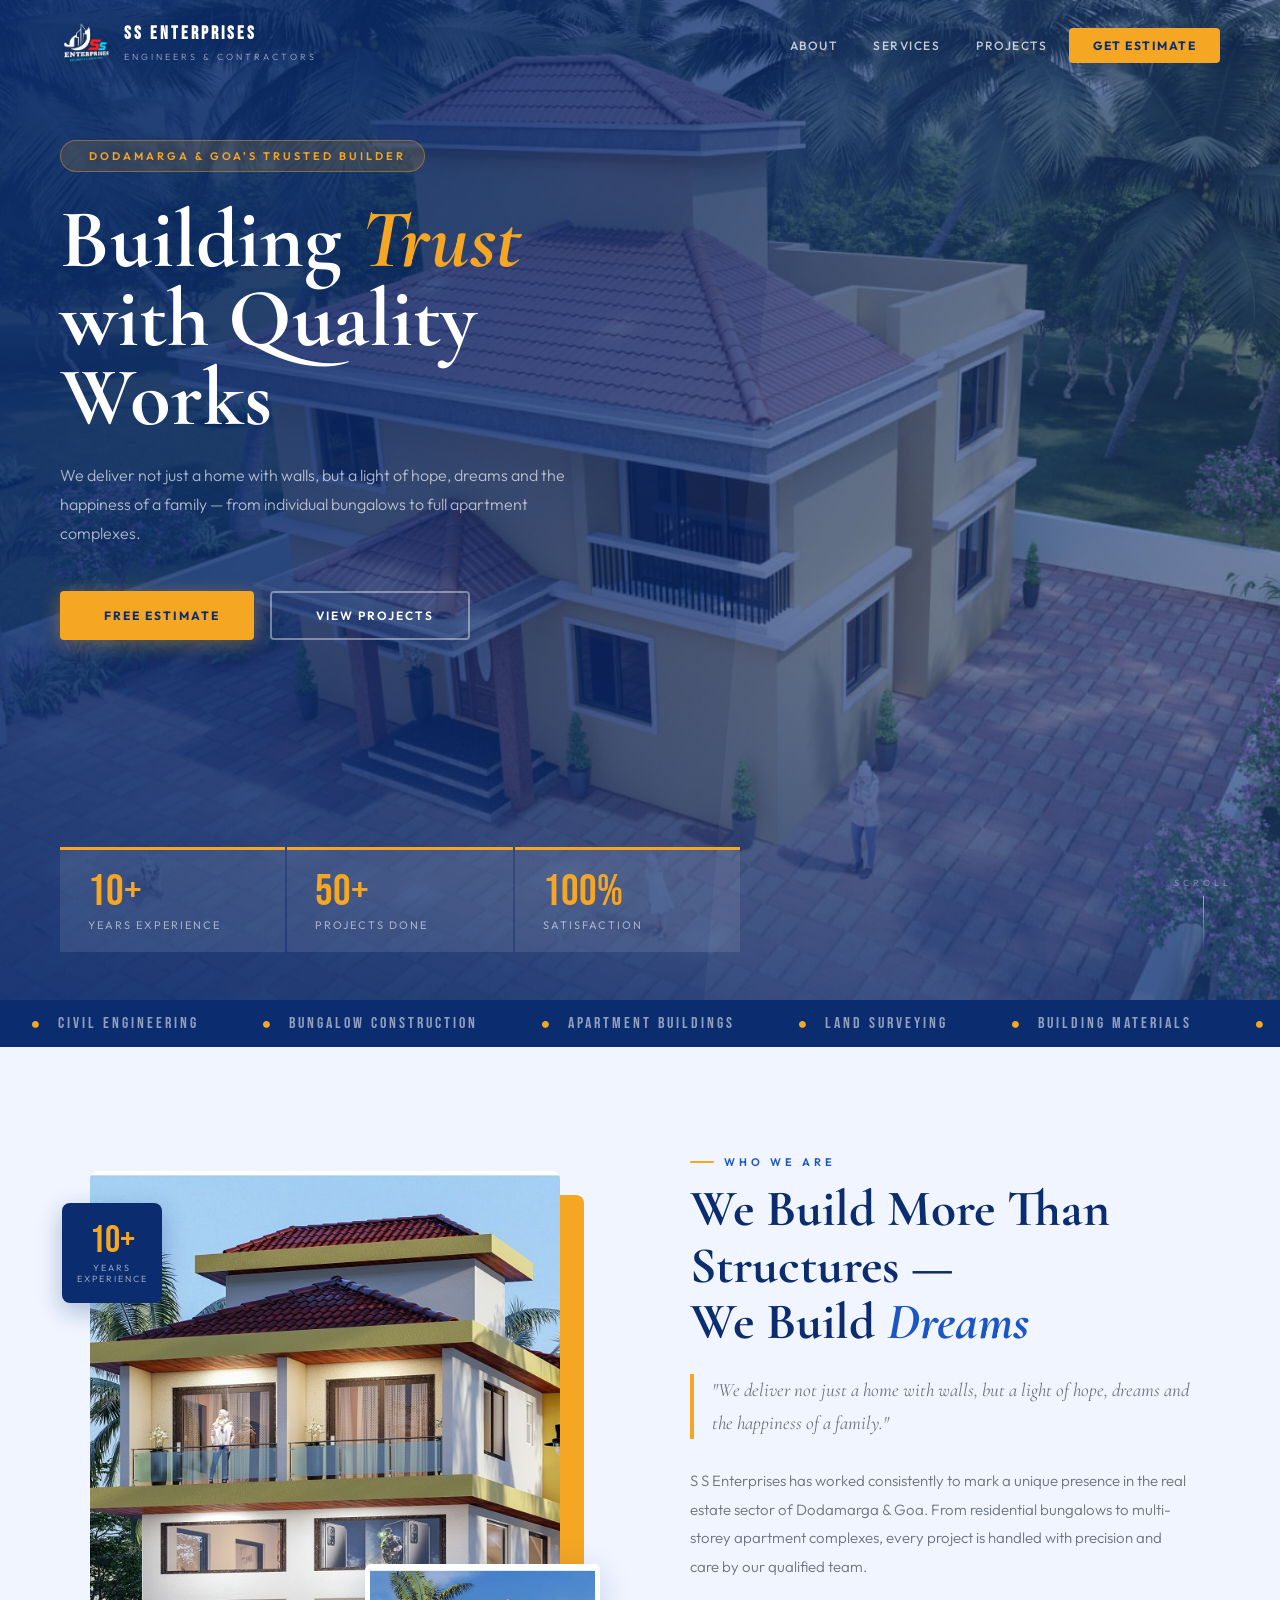
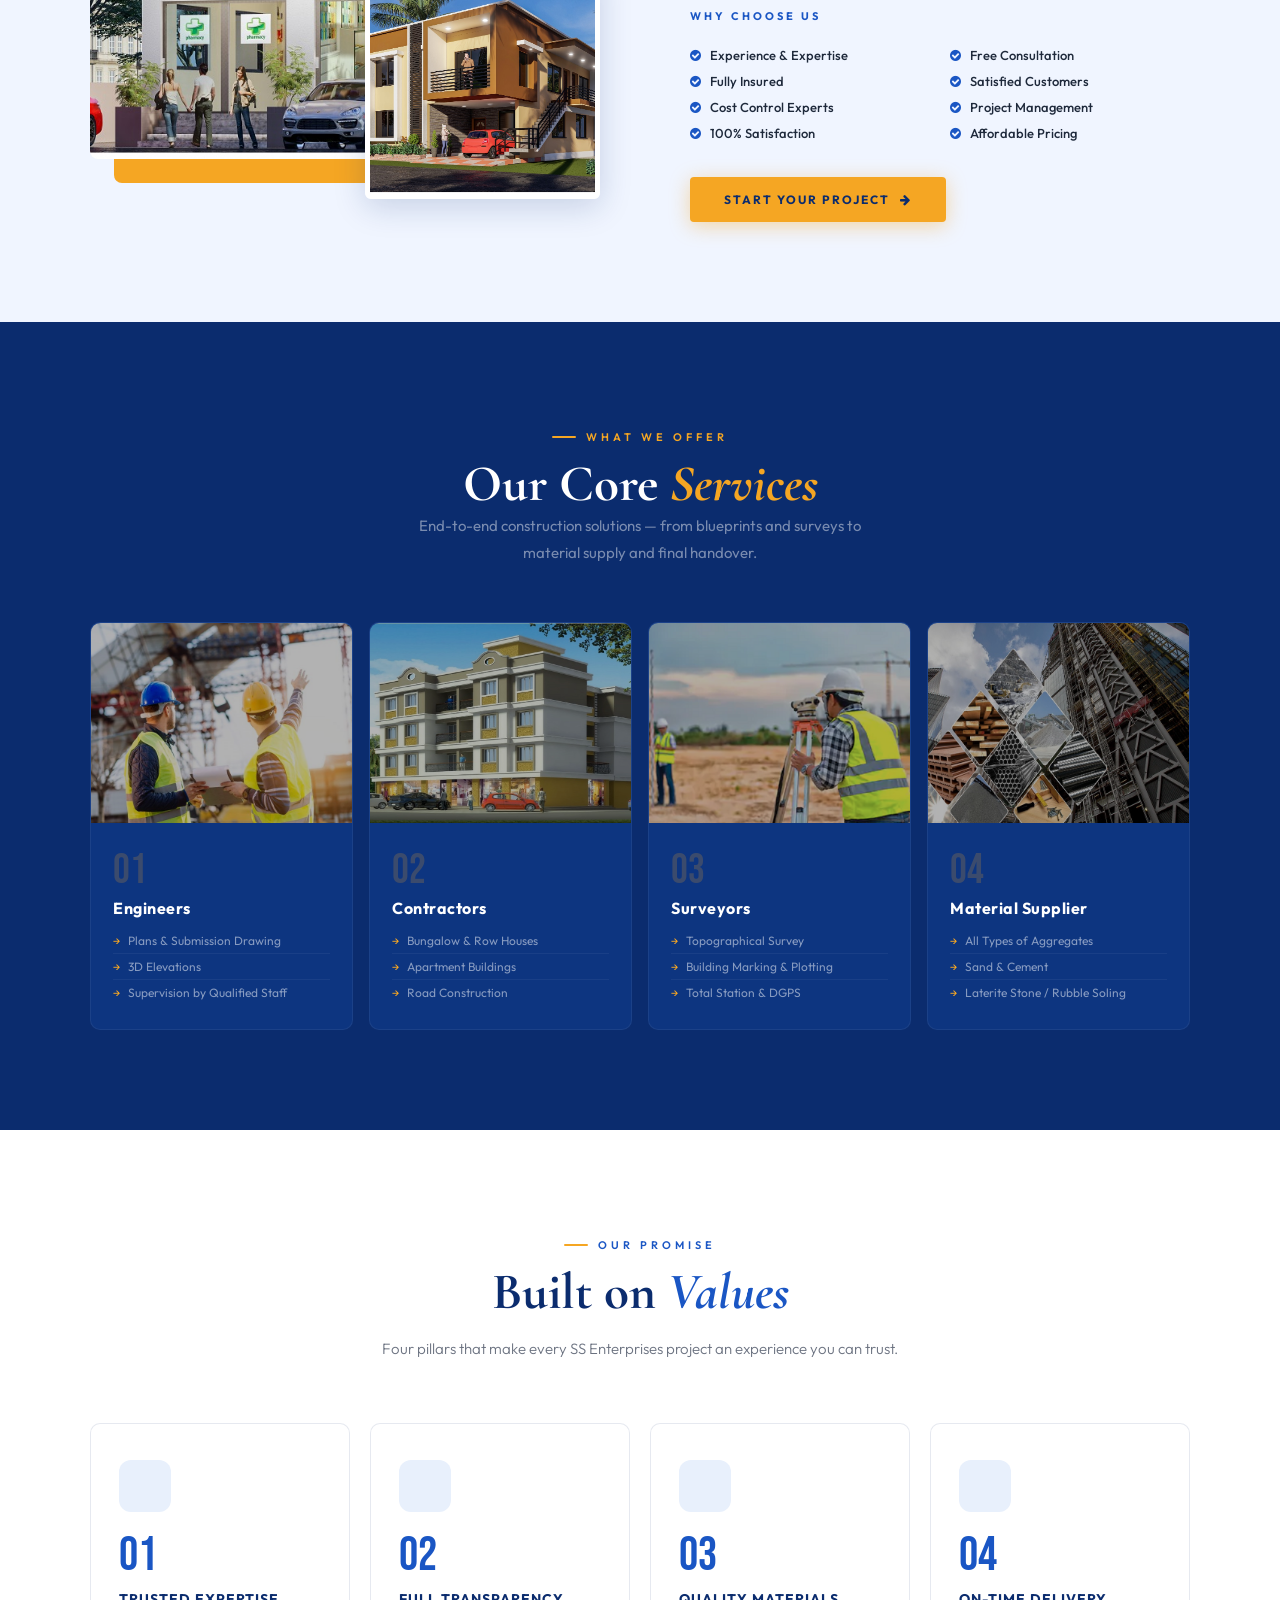
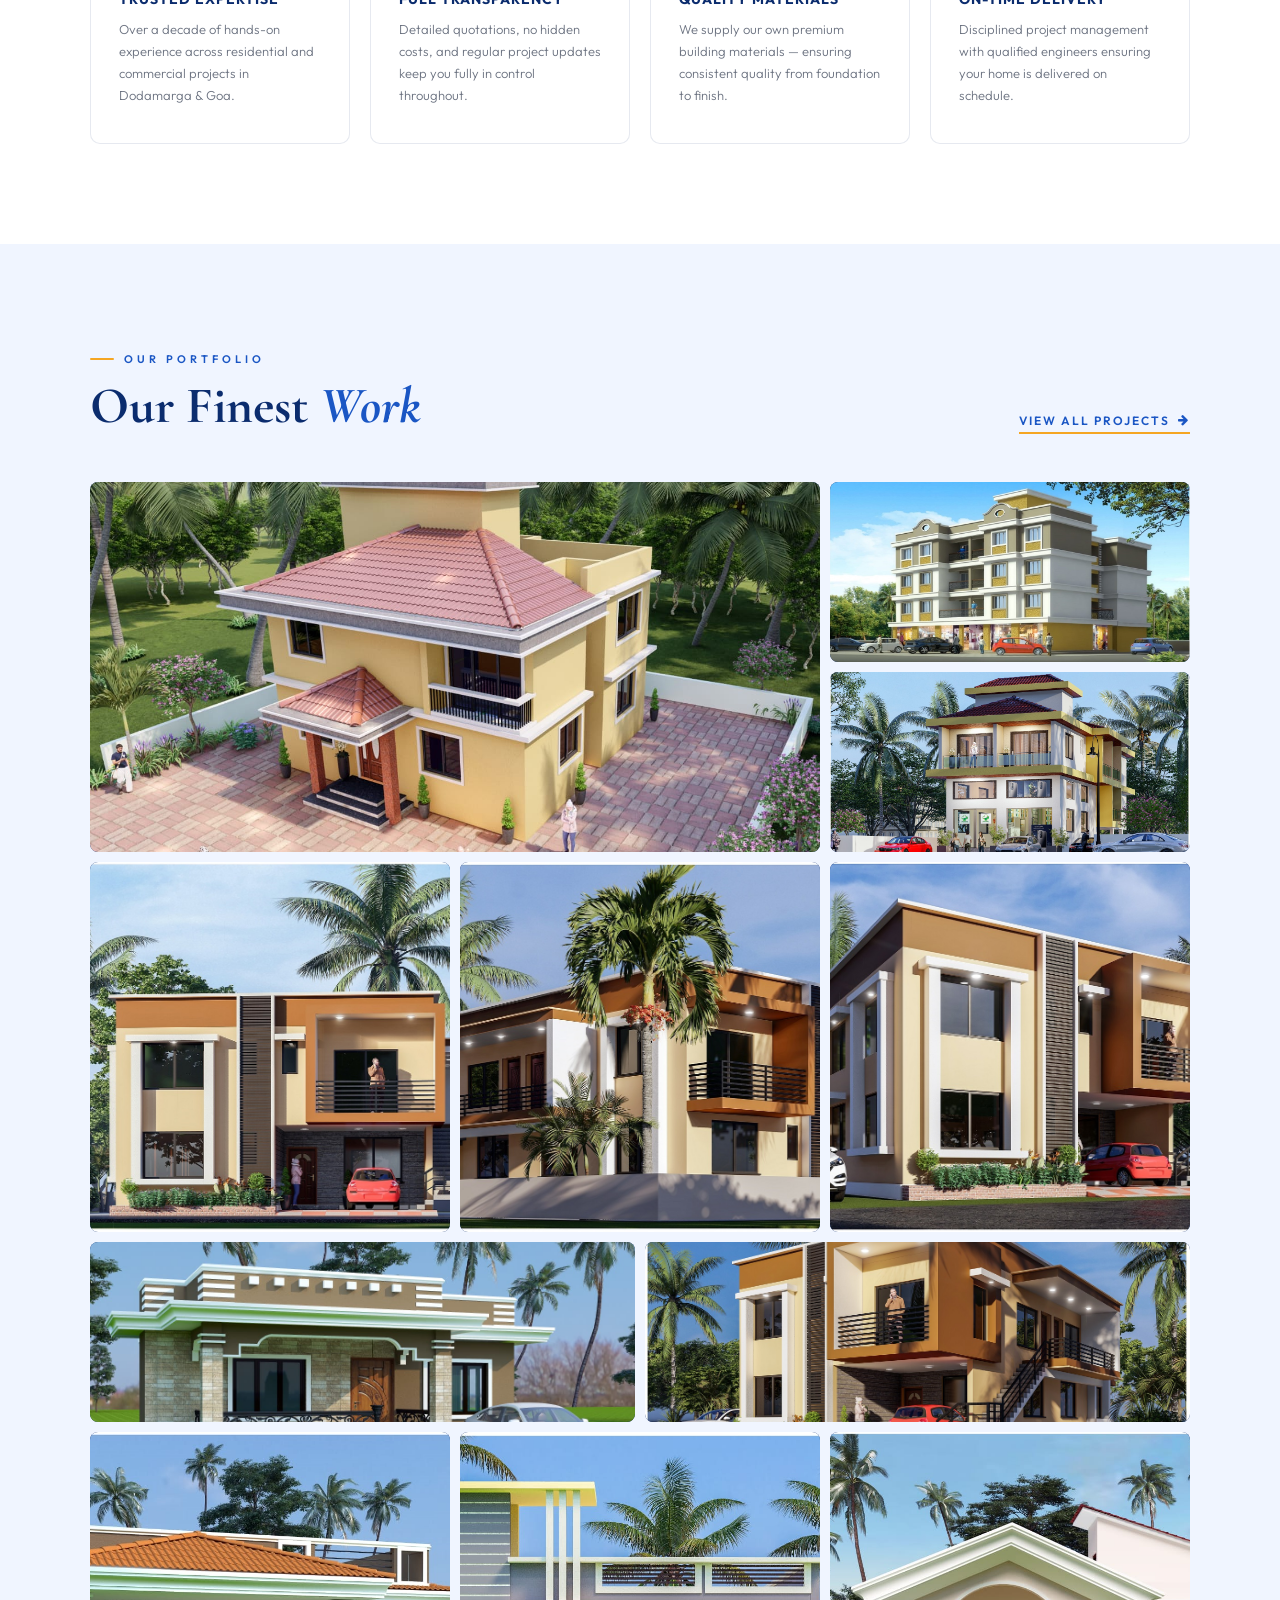
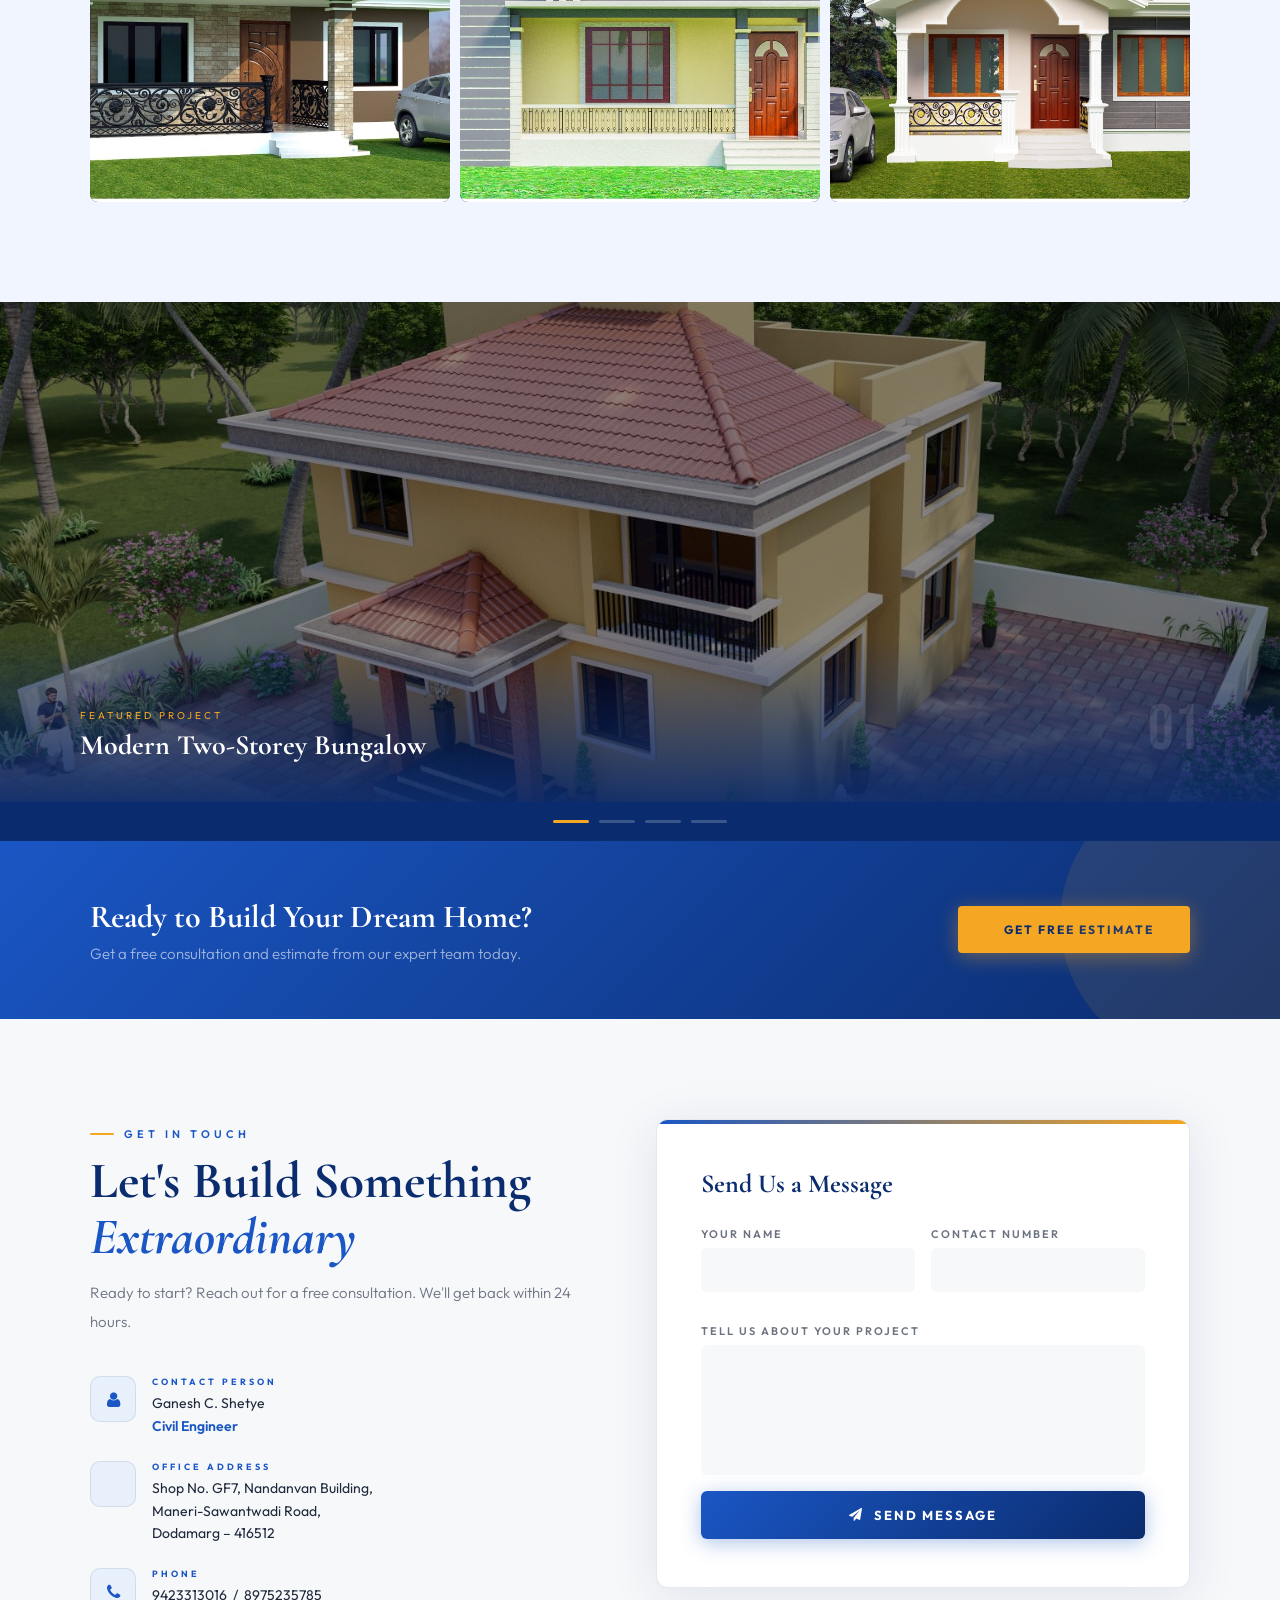
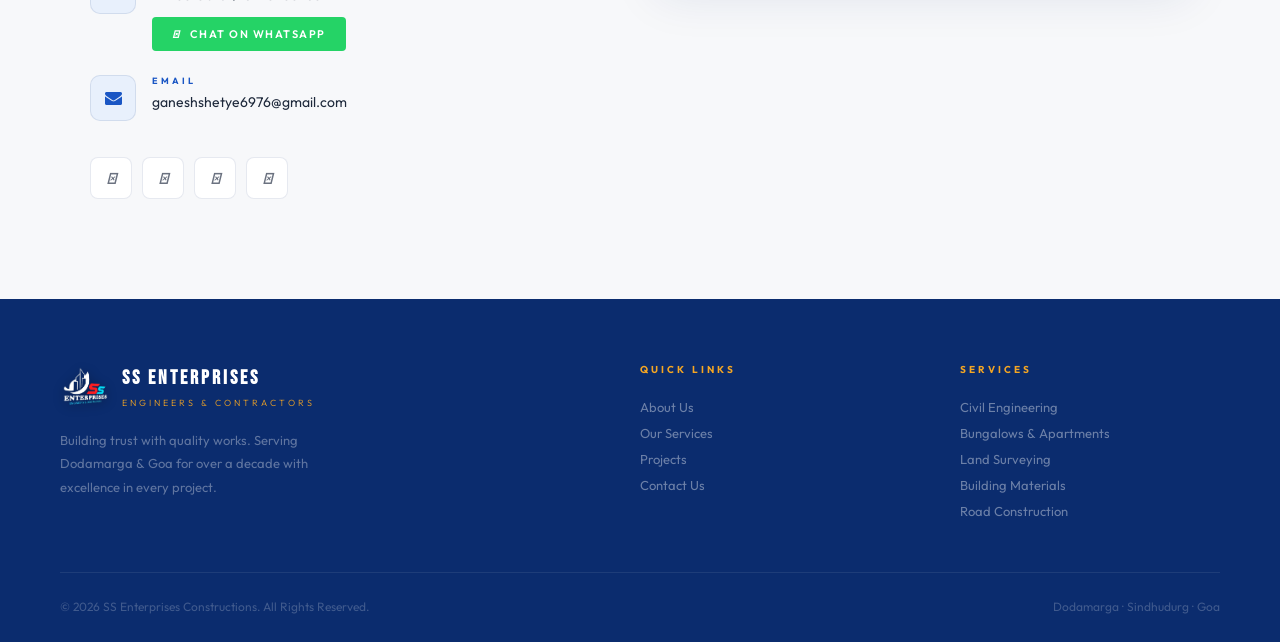
==== commit 41042247: "new page v10" ====
--- a/new-page/index.html
+++ b/new-page/index.html
@@ -80,9 +80,9 @@
   transition:background .4s,padding .4s,box-shadow .4s;
 }
 .nav.stuck{
-  background:rgba(255,255,255,0.98);
+  background:#113063; /* brand blue when scrolled */
   padding:12px 60px;
-  box-shadow:0 2px 30px rgba(11,44,110,.1);
+  box-shadow:0 2px 30px rgba(11,44,110,.15);
 }
 /* Logo area */
 .nav-logo{display:flex;align-items:center;gap:12px;}
@@ -97,13 +97,13 @@
   color:var(--white);display:block;line-height:1.1;
   transition:color .4s;
 }
-.nav.stuck .nav-logo-text strong{color:var(--navy);}
+.nav.stuck .nav-logo-text strong{color:var(--white);} 
 .nav-logo-text span{
   font-size:9px;letter-spacing:3px;text-transform:uppercase;font-weight:300;
   color:rgba(255,255,255,.6);
   transition:color .4s;
 }
-.nav.stuck .nav-logo-text span{color:var(--smoke);}
+.nav.stuck .nav-logo-text span{color:rgba(255,255,255,.75);} 
 
 /* Links */
 .nav-links{display:flex;align-items:center;gap:8px;list-style:none;}
@@ -112,7 +112,7 @@
   color:rgba(255,255,255,.75);padding:8px 14px;
   border-radius:4px;transition:color .3s,background .3s;
 }
-.nav.stuck .nav-links a{color:var(--navy);}
+.nav.stuck .nav-links a{color:var(--white);}
 .nav-links a:hover{color:var(--gold) !important;background:rgba(245,166,35,.08);}
 .nav-links .ncta{
   background:var(--gold);color:var(--navy) !important;
@@ -122,7 +122,7 @@
 .nav-links .ncta:hover{background:#E8950D;transform:translateY(-2px);}
 .burger{display:none;flex-direction:column;gap:5px;cursor:pointer;padding:4px;}
 .burger span{width:26px;height:2px;background:var(--white);border-radius:2px;transition:.3s;}
-.nav.stuck .burger span{background:var(--navy);}
+.nav.stuck .burger span{background:var(--white);}
 
 /* ═══════════ HERO ═══════════ */
 .hero{
@@ -1117,16 +1117,16 @@
             <div class="cf-row">
               <div class="cf-g">
                 <label>Your Name</label>
-                <input type="text" placeholder="Ramesh Shetye" required name="cname" maxlength="40">
+                <input type="text" placeholder="" required name="cname" maxlength="40">
               </div>
               <div class="cf-g">
                 <label>Contact Number</label>
-                <input type="text" placeholder="9876543210" required name="cnum" maxlength="11">
+                <input type="text" placeholder="" required name="cnum" maxlength="11">
               </div>
             </div>
             <div class="cf-g">
               <label>Tell Us About Your Project</label>
-              <textarea placeholder="I want to build a 2BHK bungalow in Dodamarga with a budget of ₹XX lakhs..." required name="cmsg" maxlength="400"></textarea>
+              <textarea placeholder="" required name="cmsg" maxlength="400"></textarea>
             </div>
             <!-- reCAPTCHA removed for static deployment; form submissions are not sent from static site -->
             <button type="submit" class="btn-submit">
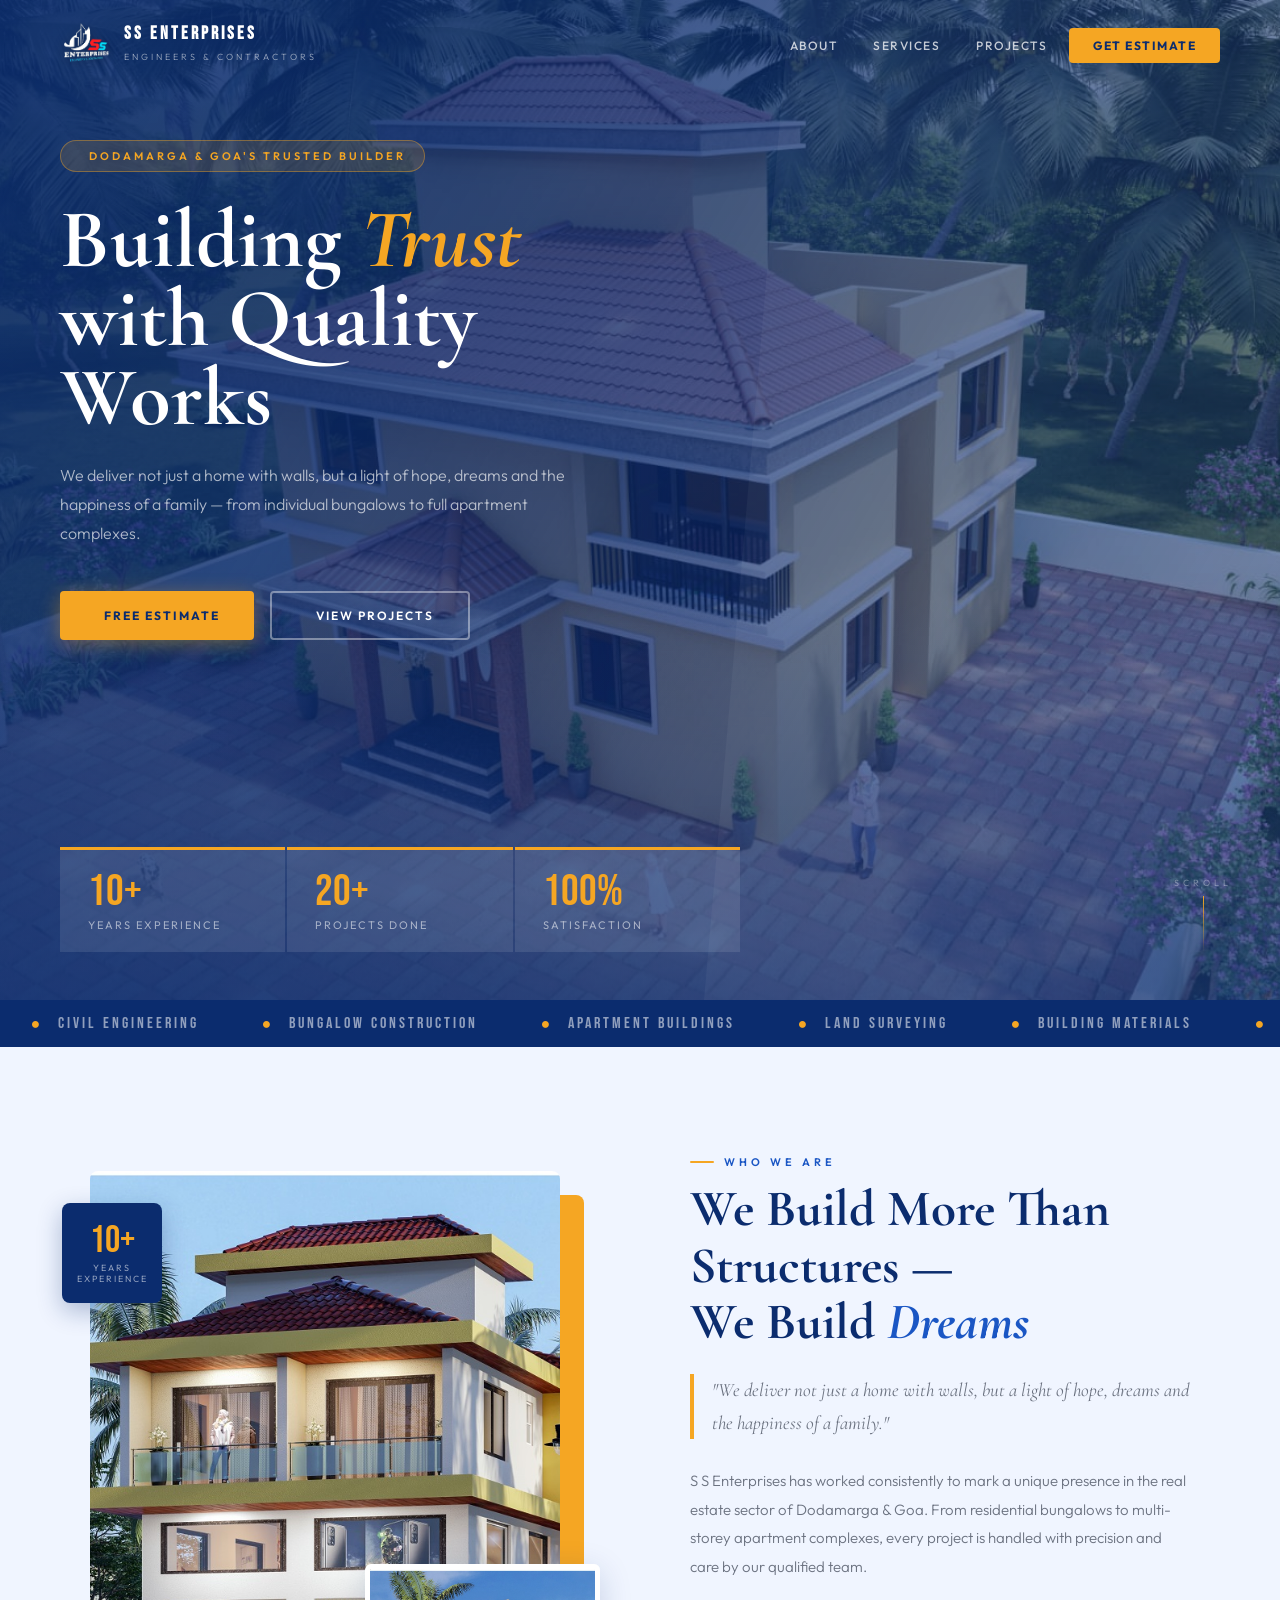
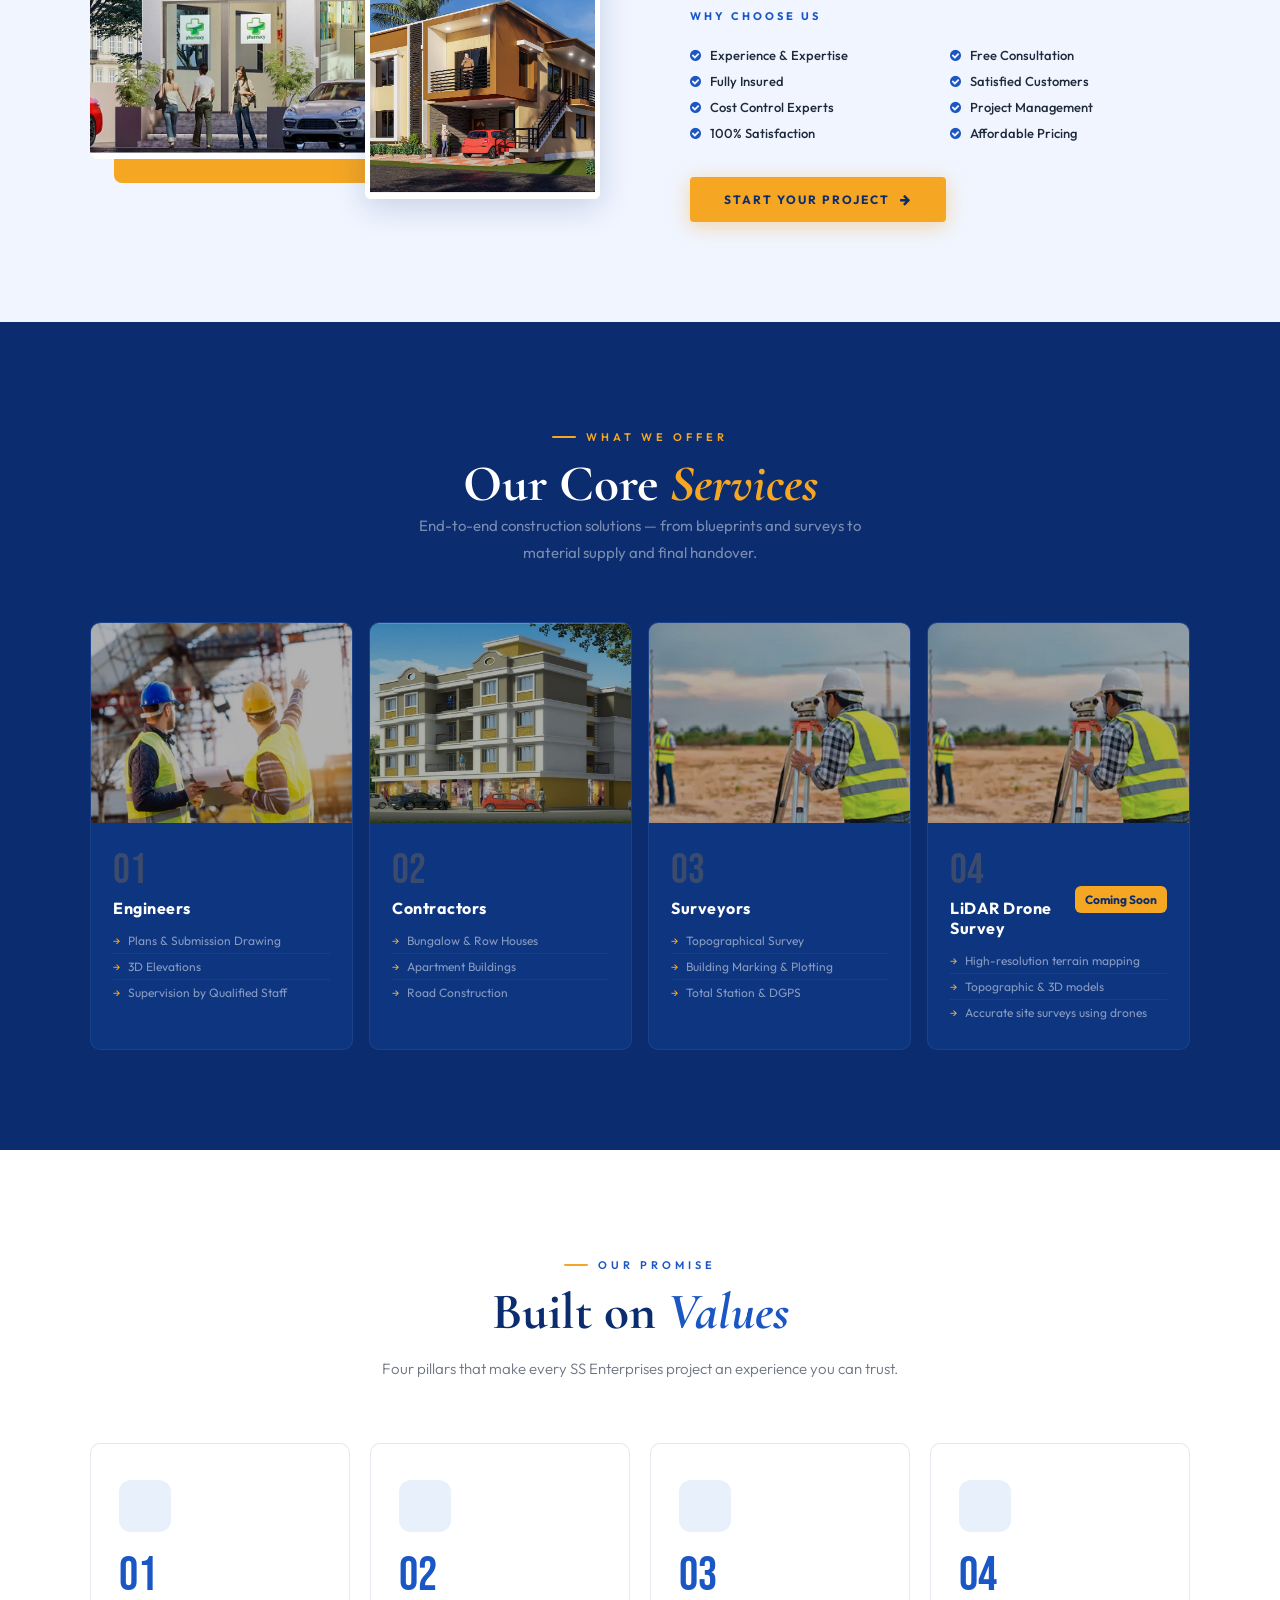
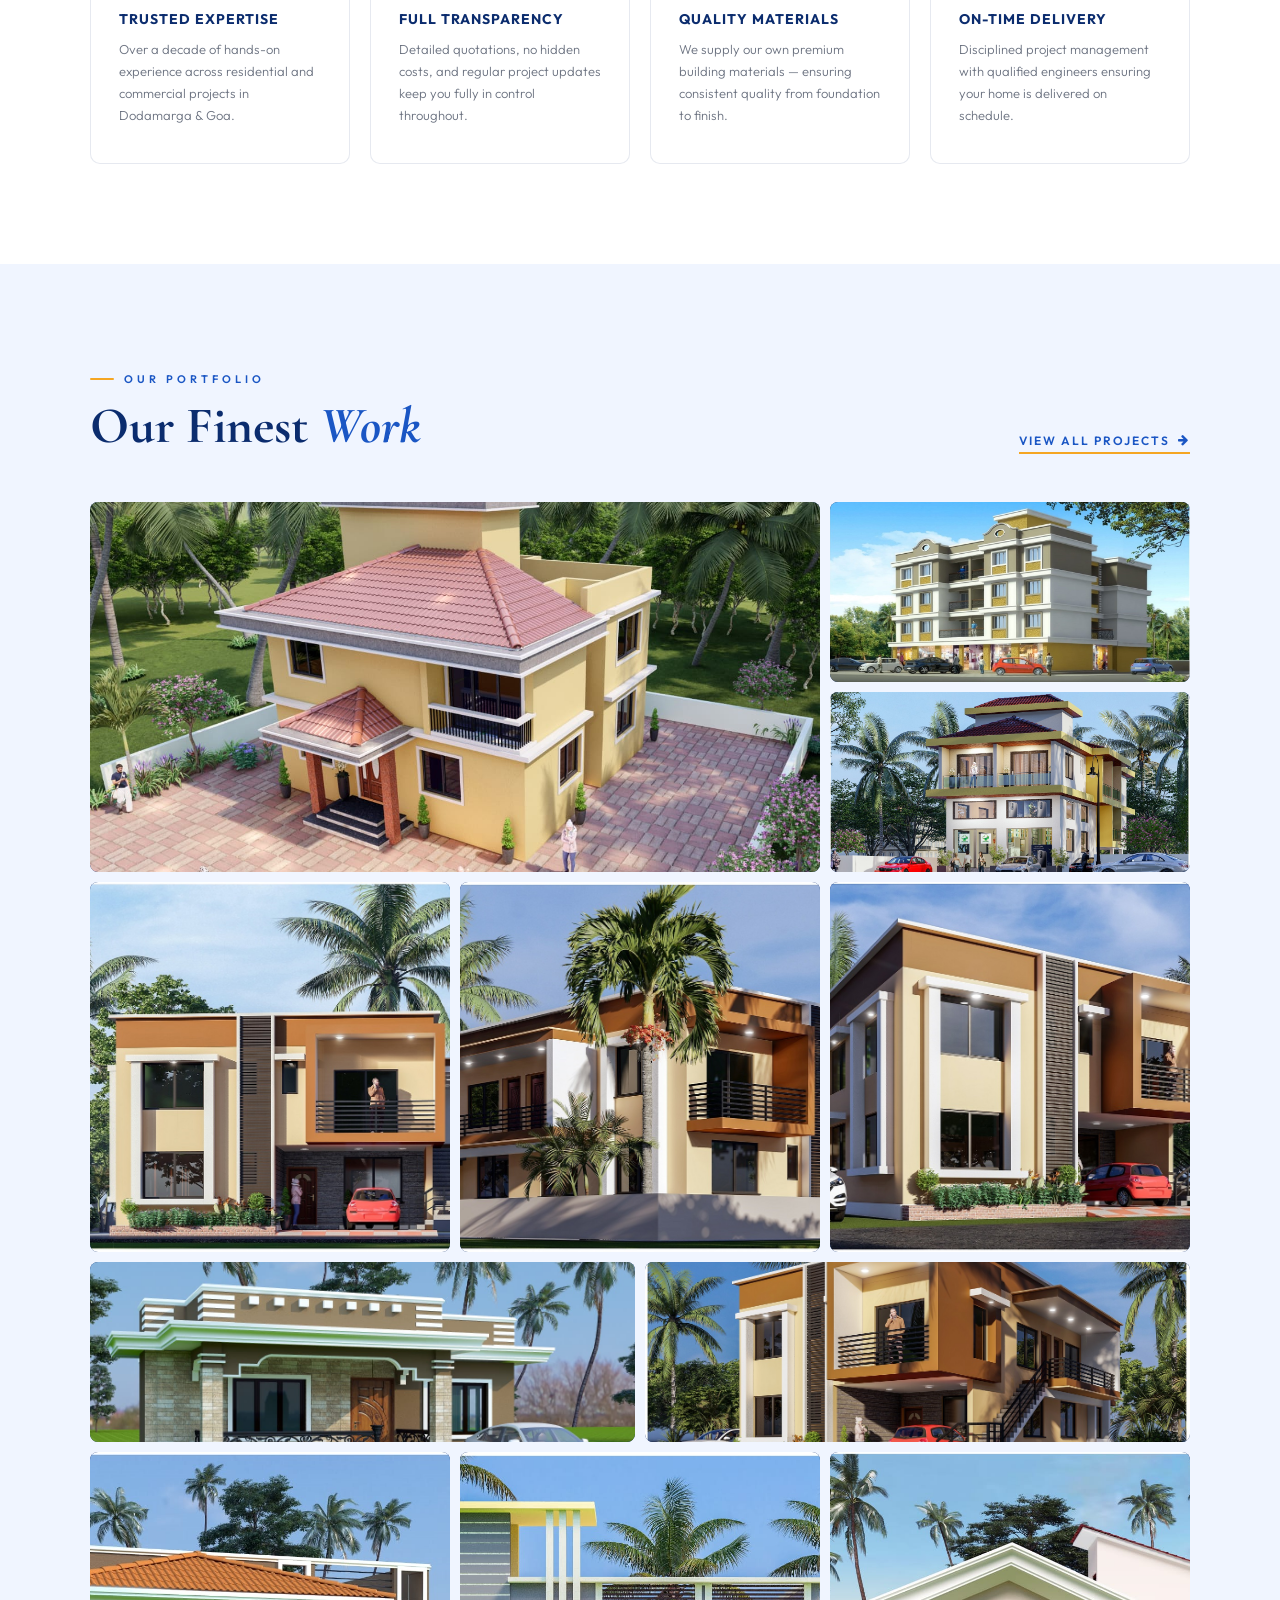
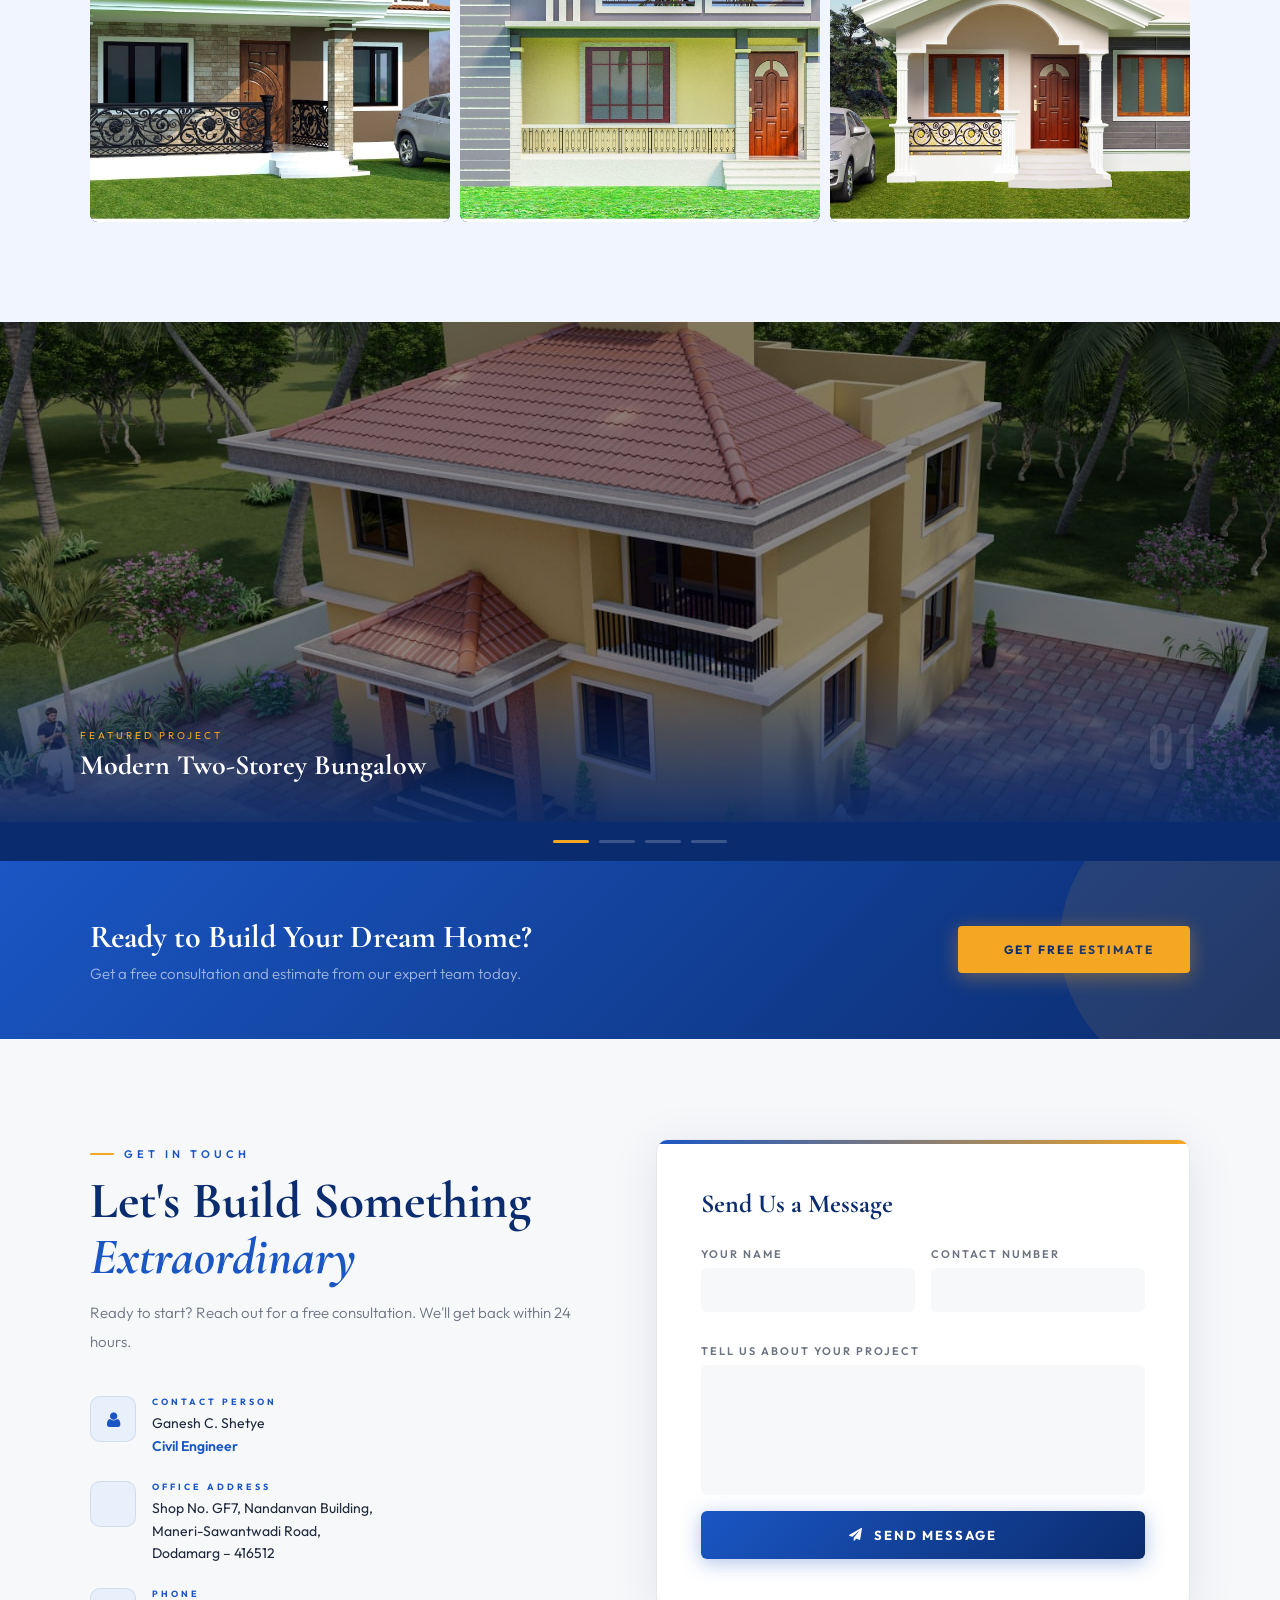
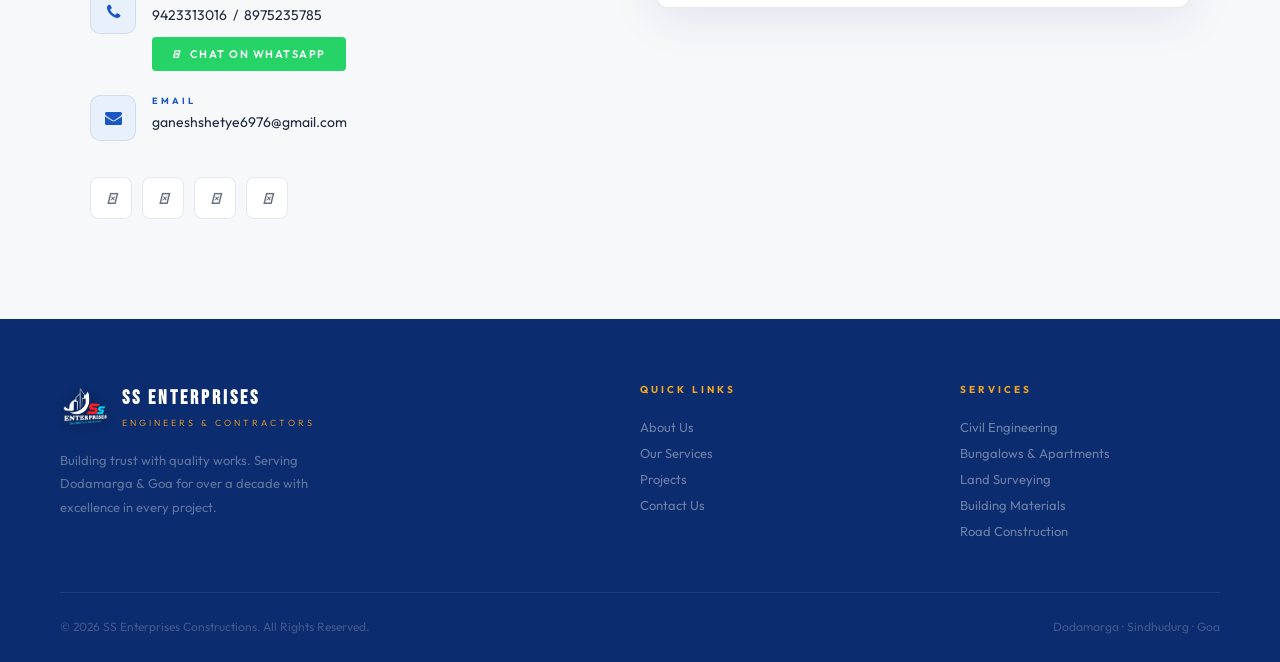
==== commit fd87f6ee: "nea page" ====
--- a/new-page/index.html
+++ b/new-page/index.html
@@ -690,7 +690,7 @@
 
   <div class="hero-stats">
     <div class="hs-card"><div class="hs-num">10+</div><div class="hs-lbl">Years Experience</div></div>
-    <div class="hs-card"><div class="hs-num">50+</div><div class="hs-lbl">Projects Done</div></div>
+    <div class="hs-card"><div class="hs-num">20+</div><div class="hs-lbl">Projects Done</div></div>
     <div class="hs-card"><div class="hs-num">100%</div><div class="hs-lbl">Satisfaction</div></div>
   </div>
 
@@ -815,16 +815,23 @@
         </div>
       </div>
 
+
+      <!-- LiDAR Drone Survey (Coming Soon) -->
       <div class="svc-card rv">
-        <img class="svc-img" src="static/img/ss-enterprises-constructions-construction-materials-and-supplies.jpg" alt="Materials">
+        <img class="svc-img" src="/static/img/ss-enterprises-constructions-survey-construction-equipment-and-machinery.png" alt="LiDAR Drone Survey" loading="lazy">
         <div class="svc-line"></div>
         <div class="svc-body">
-          <div class="svc-num">04</div>
-          <div class="svc-name">Material Supplier</div>
+          <div style="display:flex;justify-content:space-between;align-items:center;gap:12px;">
+            <div>
+              <div class="svc-num">04</div>
+              <div class="svc-name">LiDAR Drone Survey</div>
+            </div>
+            <div style="background:var(--gold);color:var(--navy);font-weight:700;padding:6px 10px;border-radius:6px;font-size:12px;white-space:nowrap;">Coming Soon</div>
+          </div>
           <ul class="svc-ul">
-            <li>All Types of Aggregates</li>
-            <li>Sand &amp; Cement</li>
-            <li>Laterite Stone / Rubble Soling</li>
+            <li>High-resolution terrain mapping</li>
+            <li>Topographic &amp; 3D models</li>
+            <li>Accurate site surveys using drones</li>
           </ul>
         </div>
       </div>
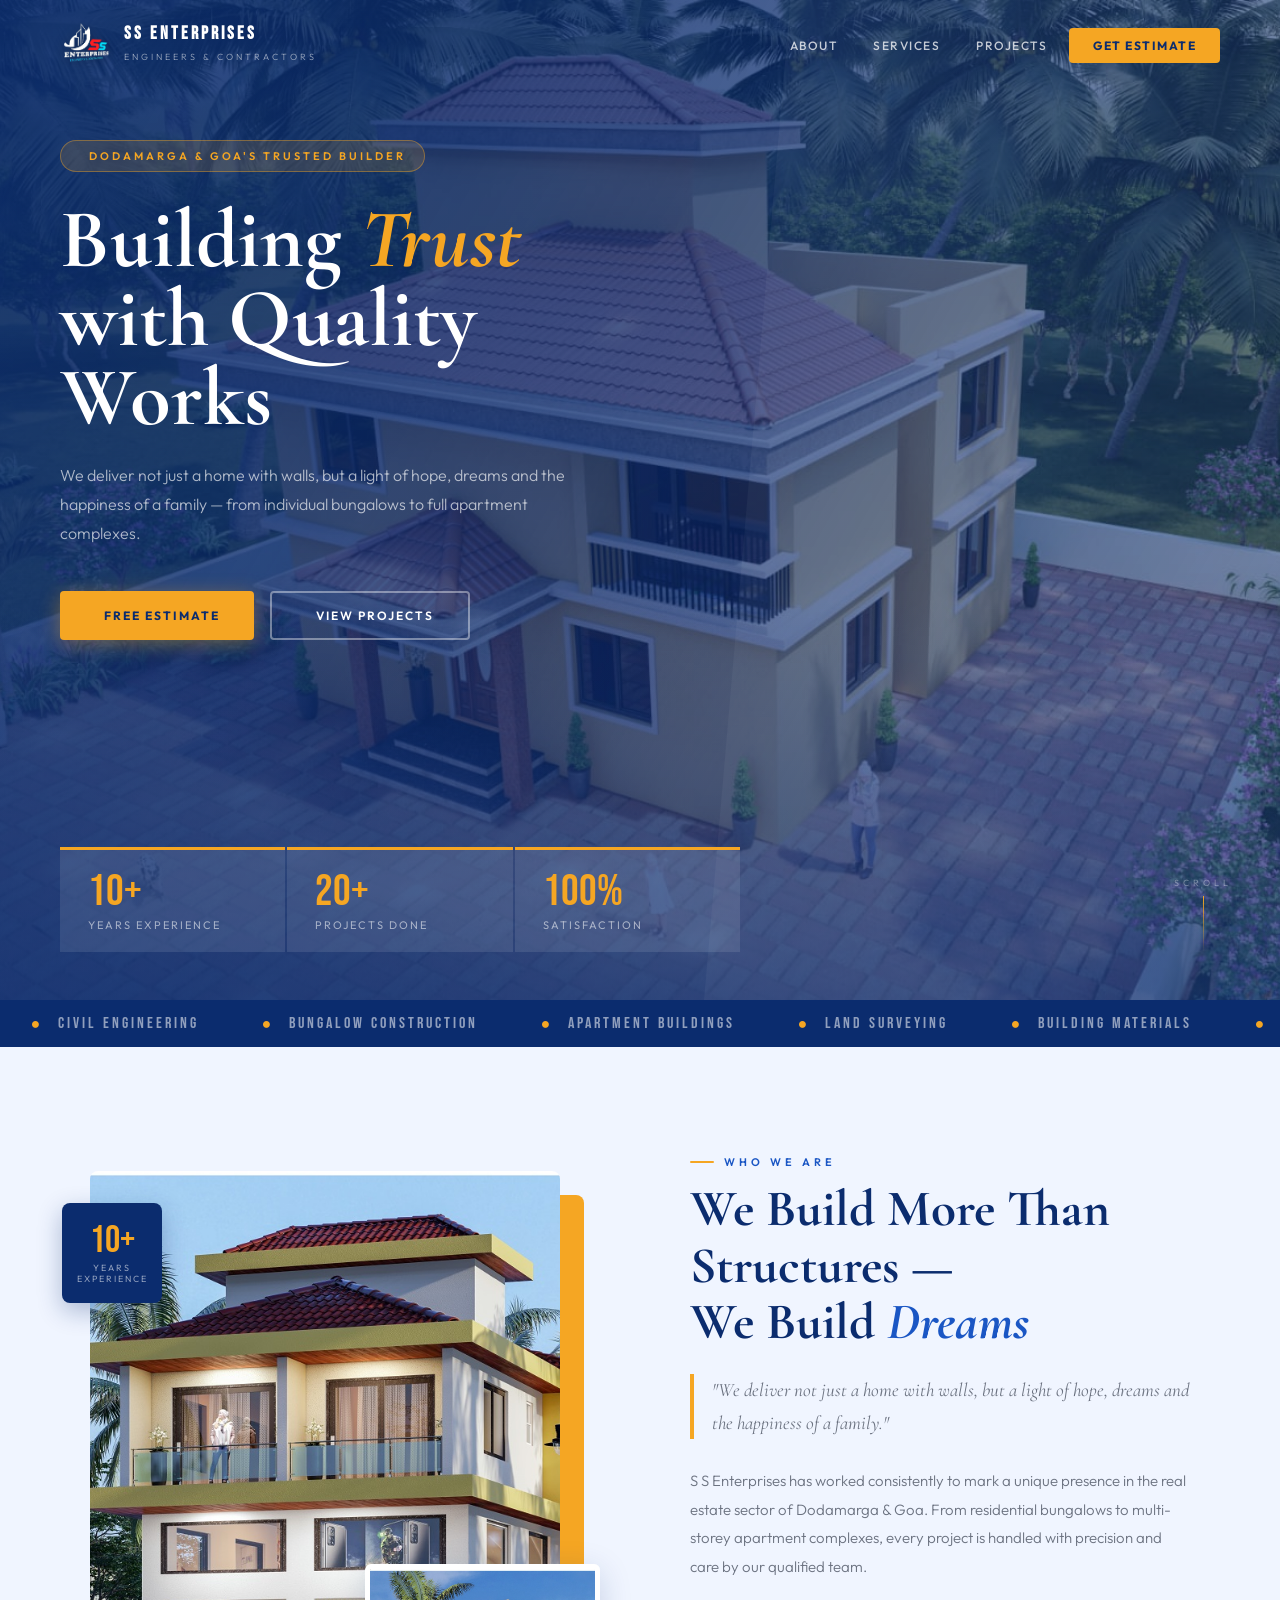
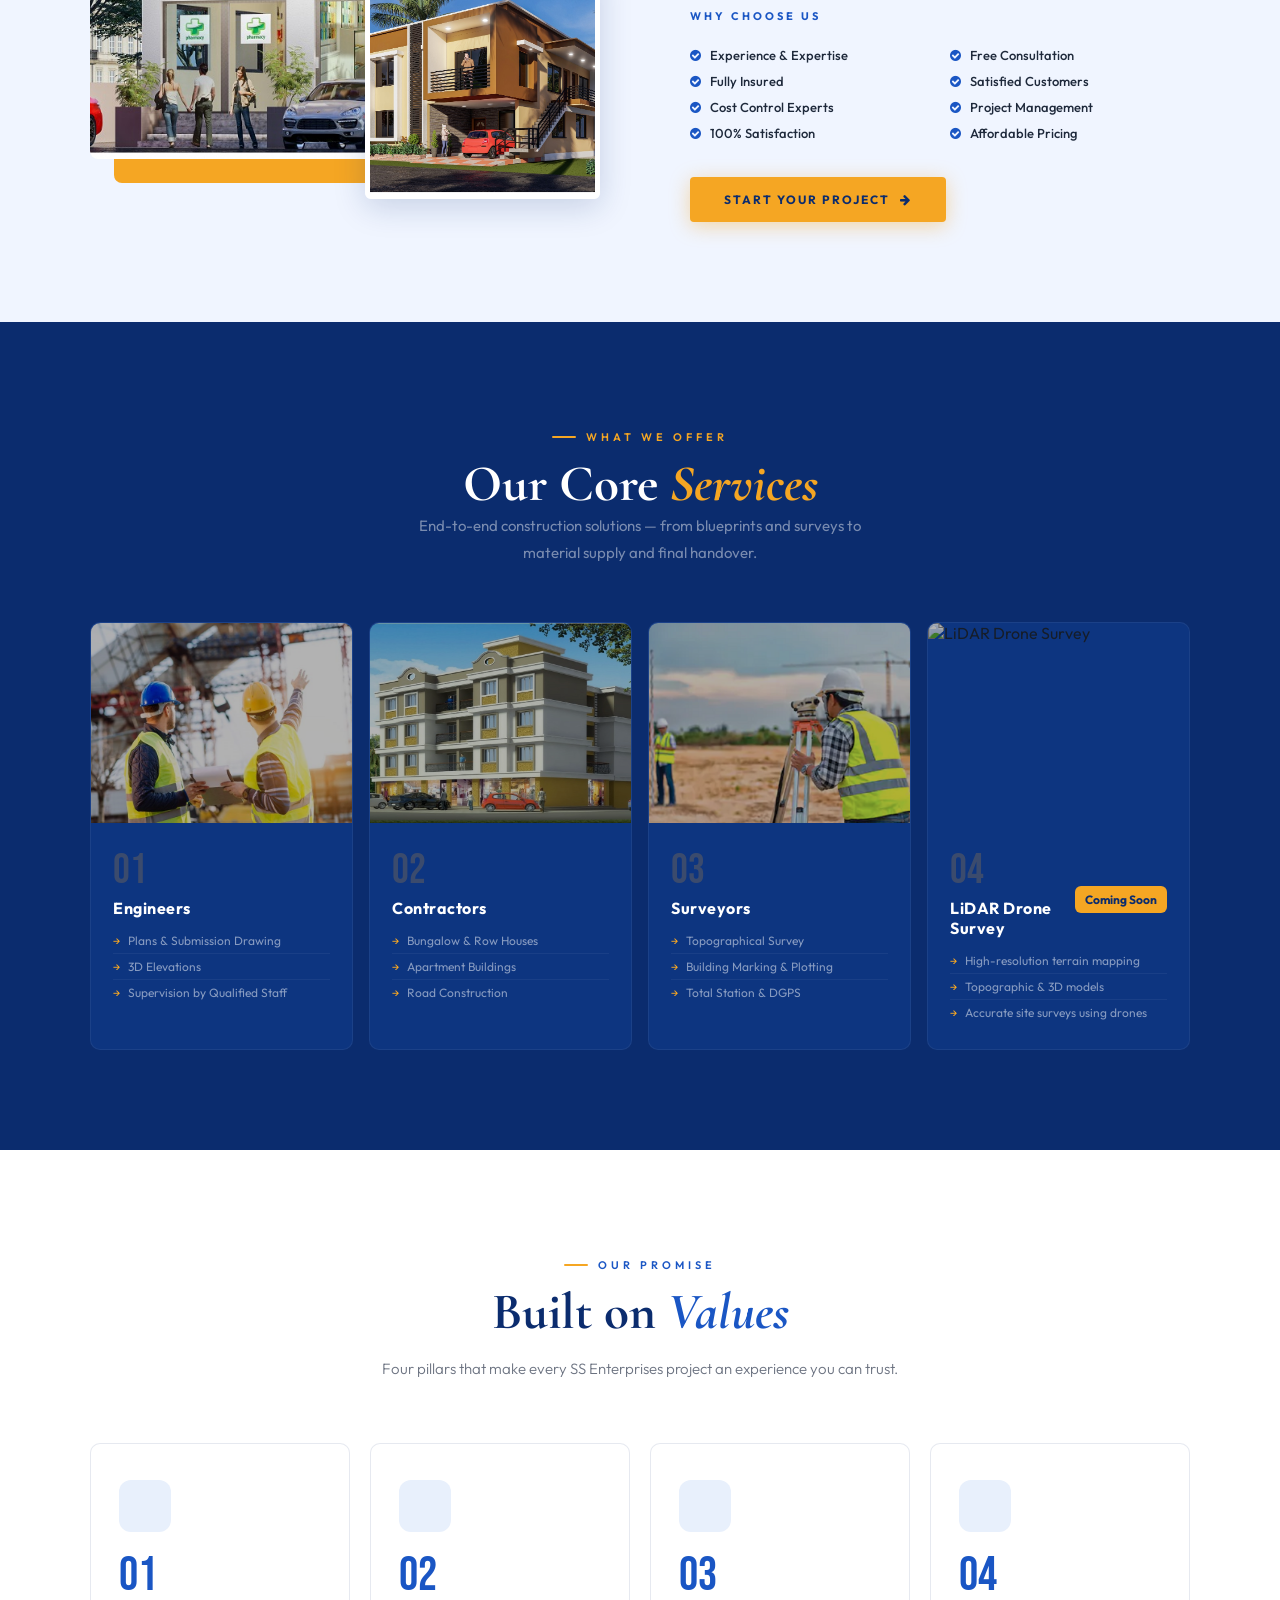
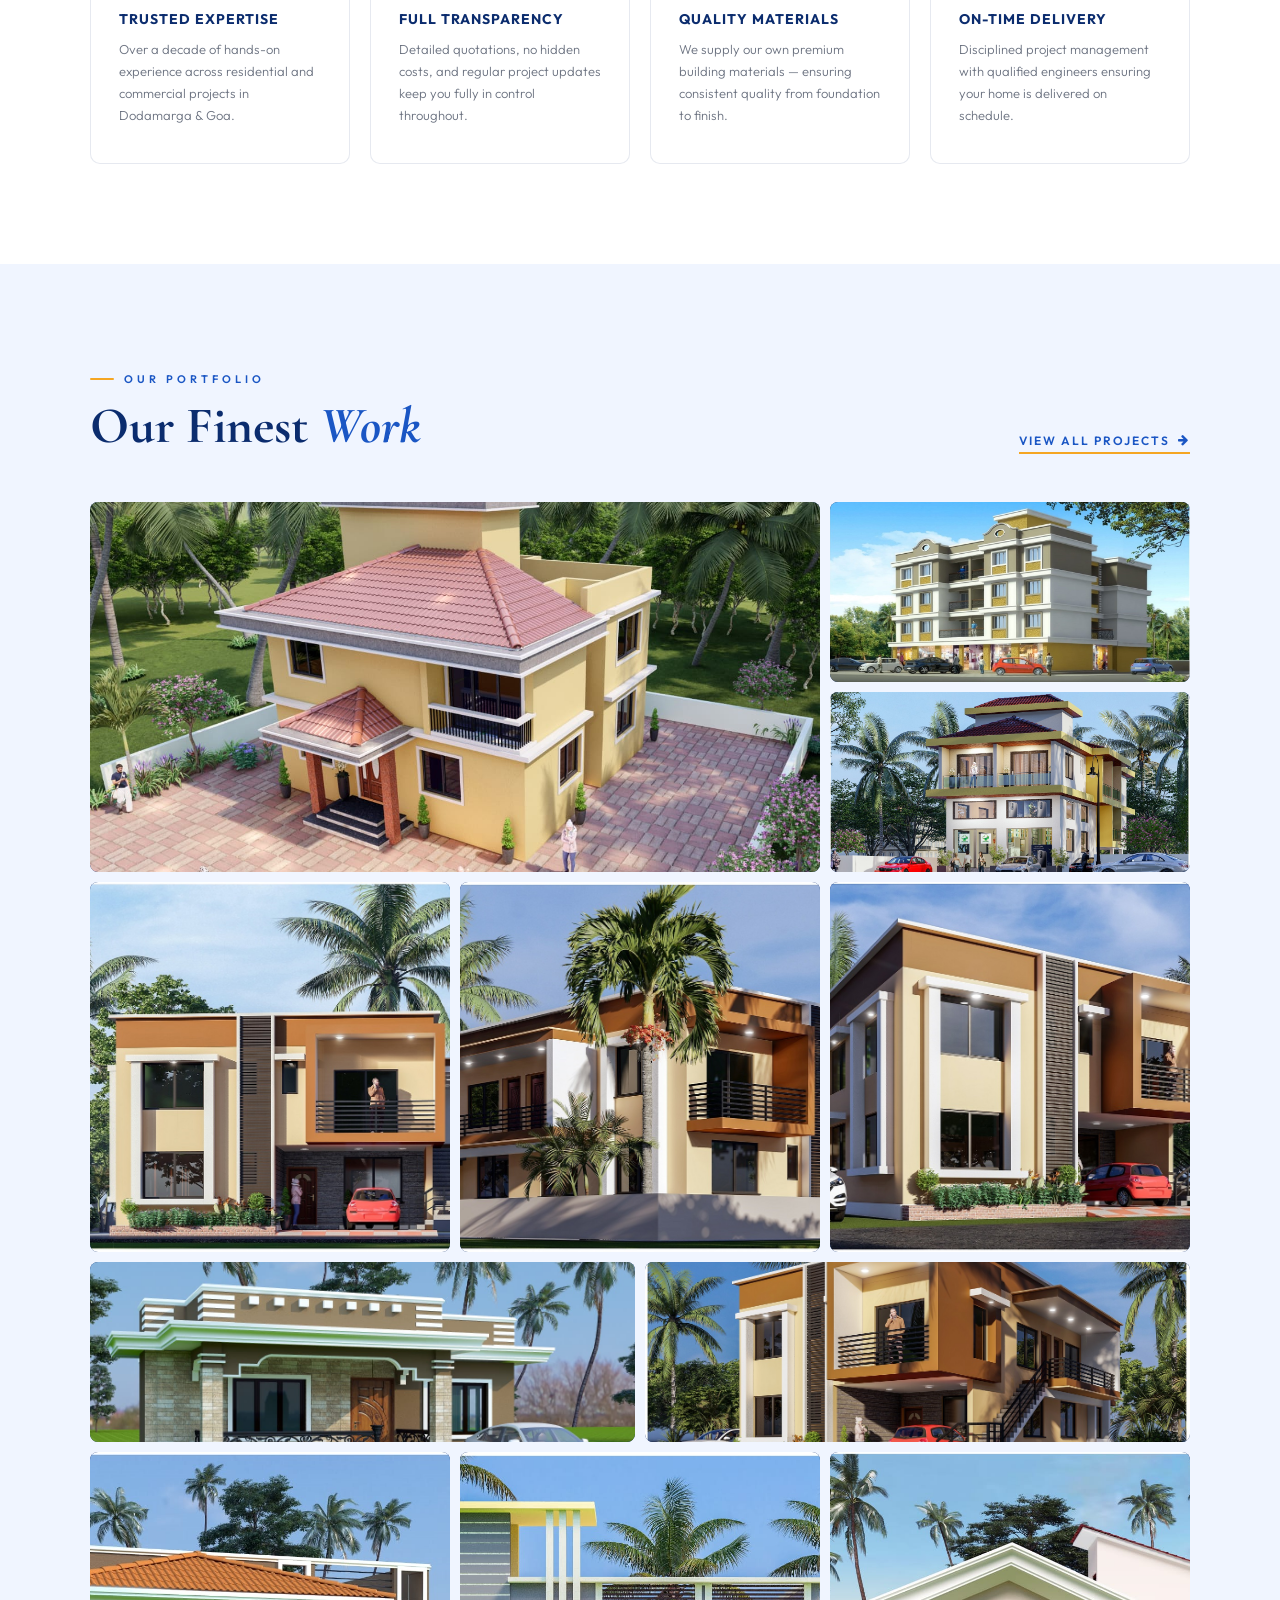
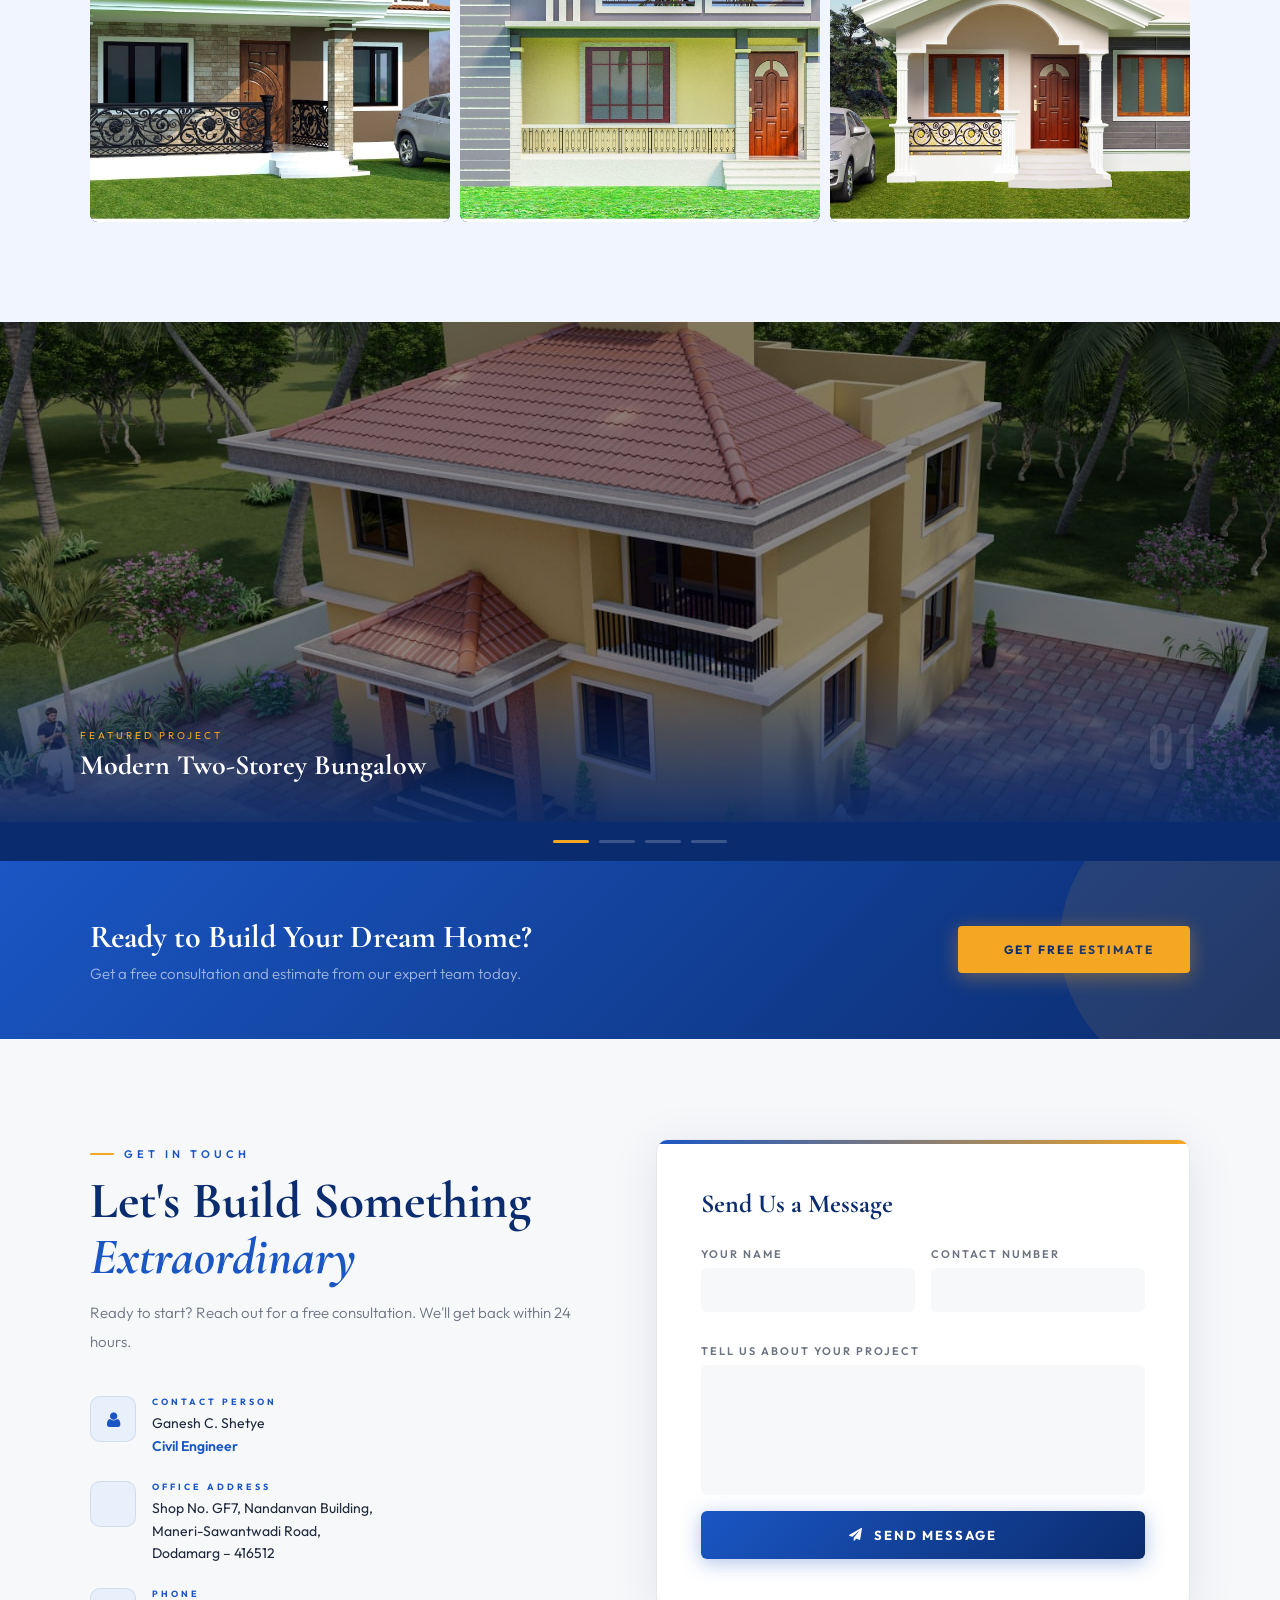
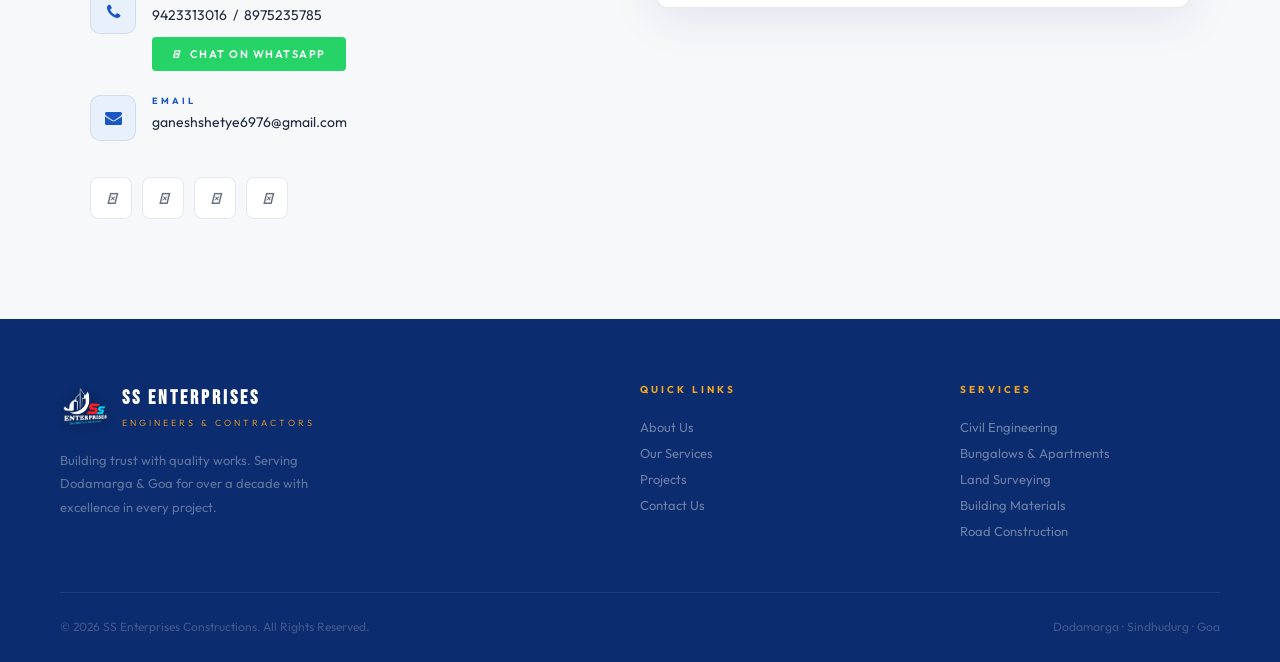
==== commit d62a2e2a: "whatsapp link v2" ====
--- a/new-page/index.html
+++ b/new-page/index.html
@@ -818,7 +818,7 @@
 
       <!-- LiDAR Drone Survey (Coming Soon) -->
       <div class="svc-card rv">
-        <img class="svc-img" src="/static/img/ss-enterprises-constructions-survey-construction-equipment-and-machinery.png" alt="LiDAR Drone Survey" loading="lazy">
+        <img class="svc-img" src="static/img/ss-enterprises-constructions-construction-lidar-based-drone-survey.jpeg" alt="LiDAR Drone Survey">
         <div class="svc-line"></div>
         <div class="svc-body">
           <div style="display:flex;justify-content:space-between;align-items:center;gap:12px;">
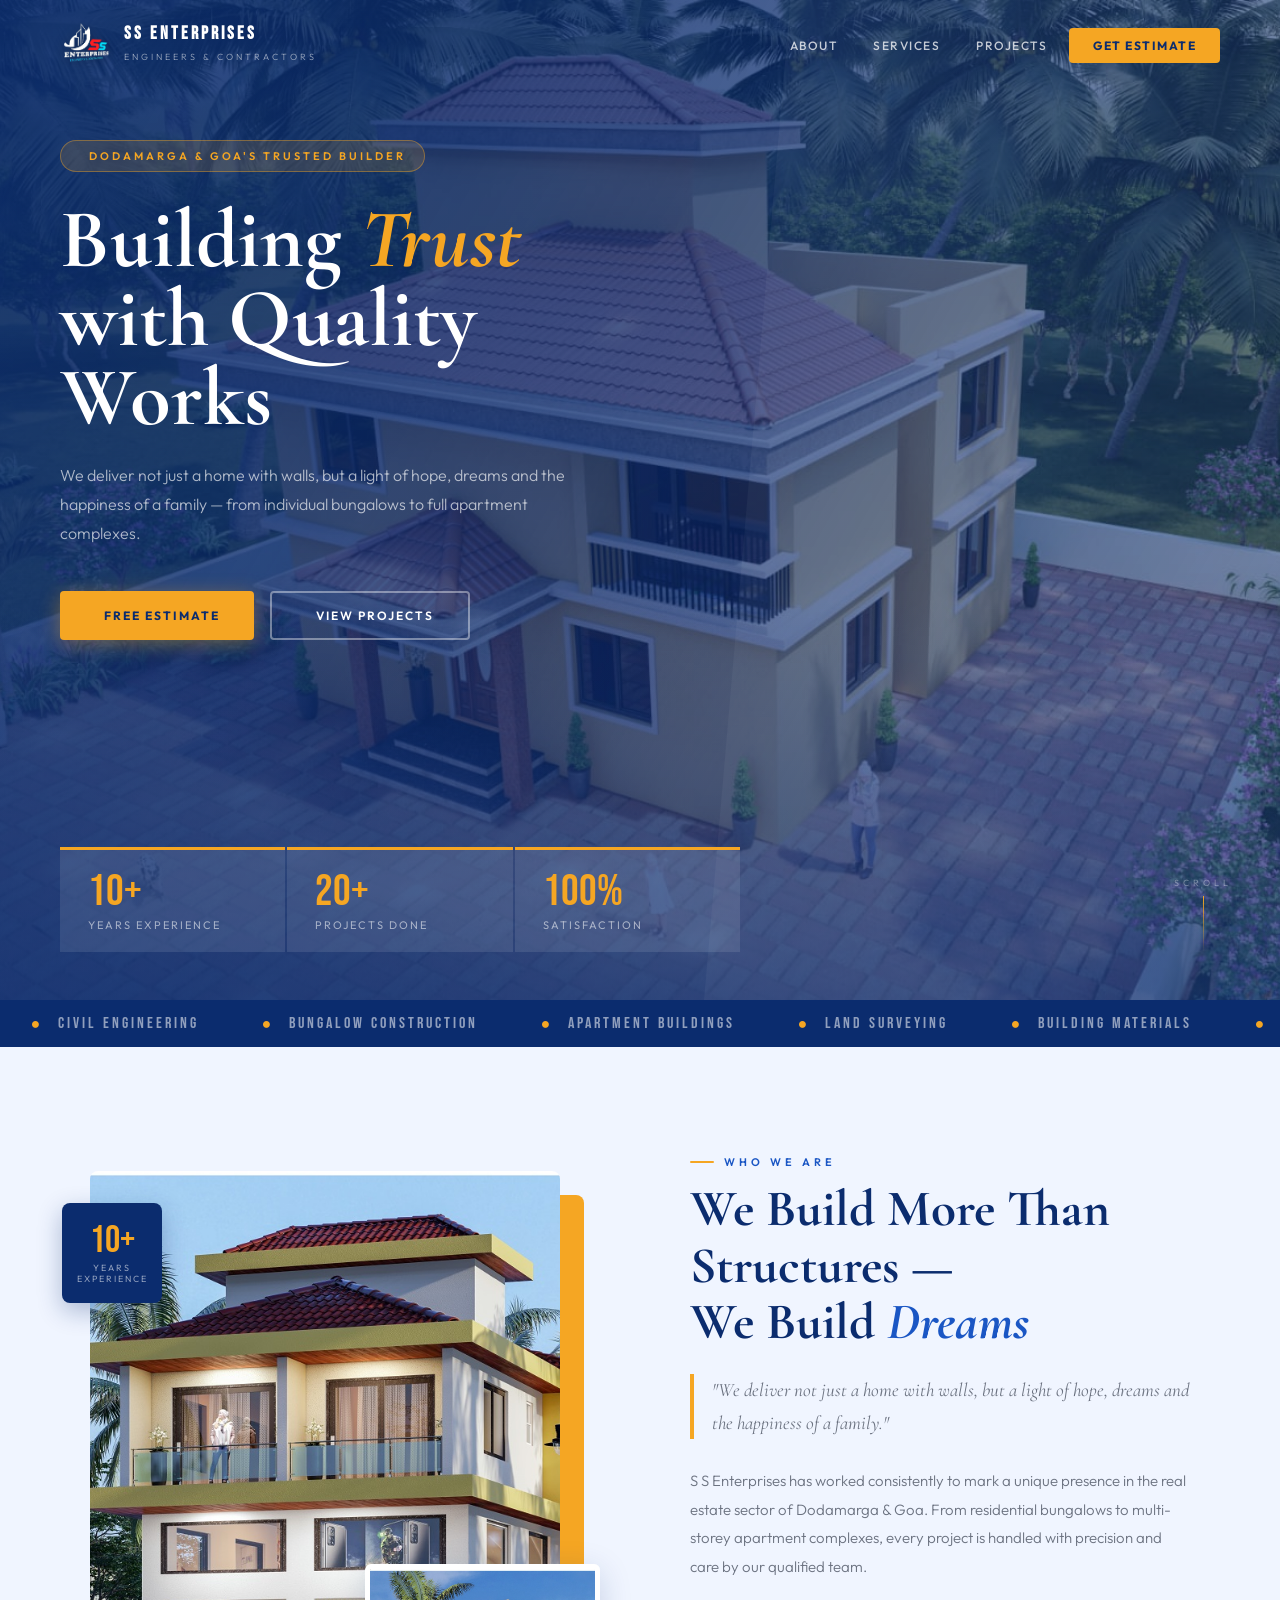
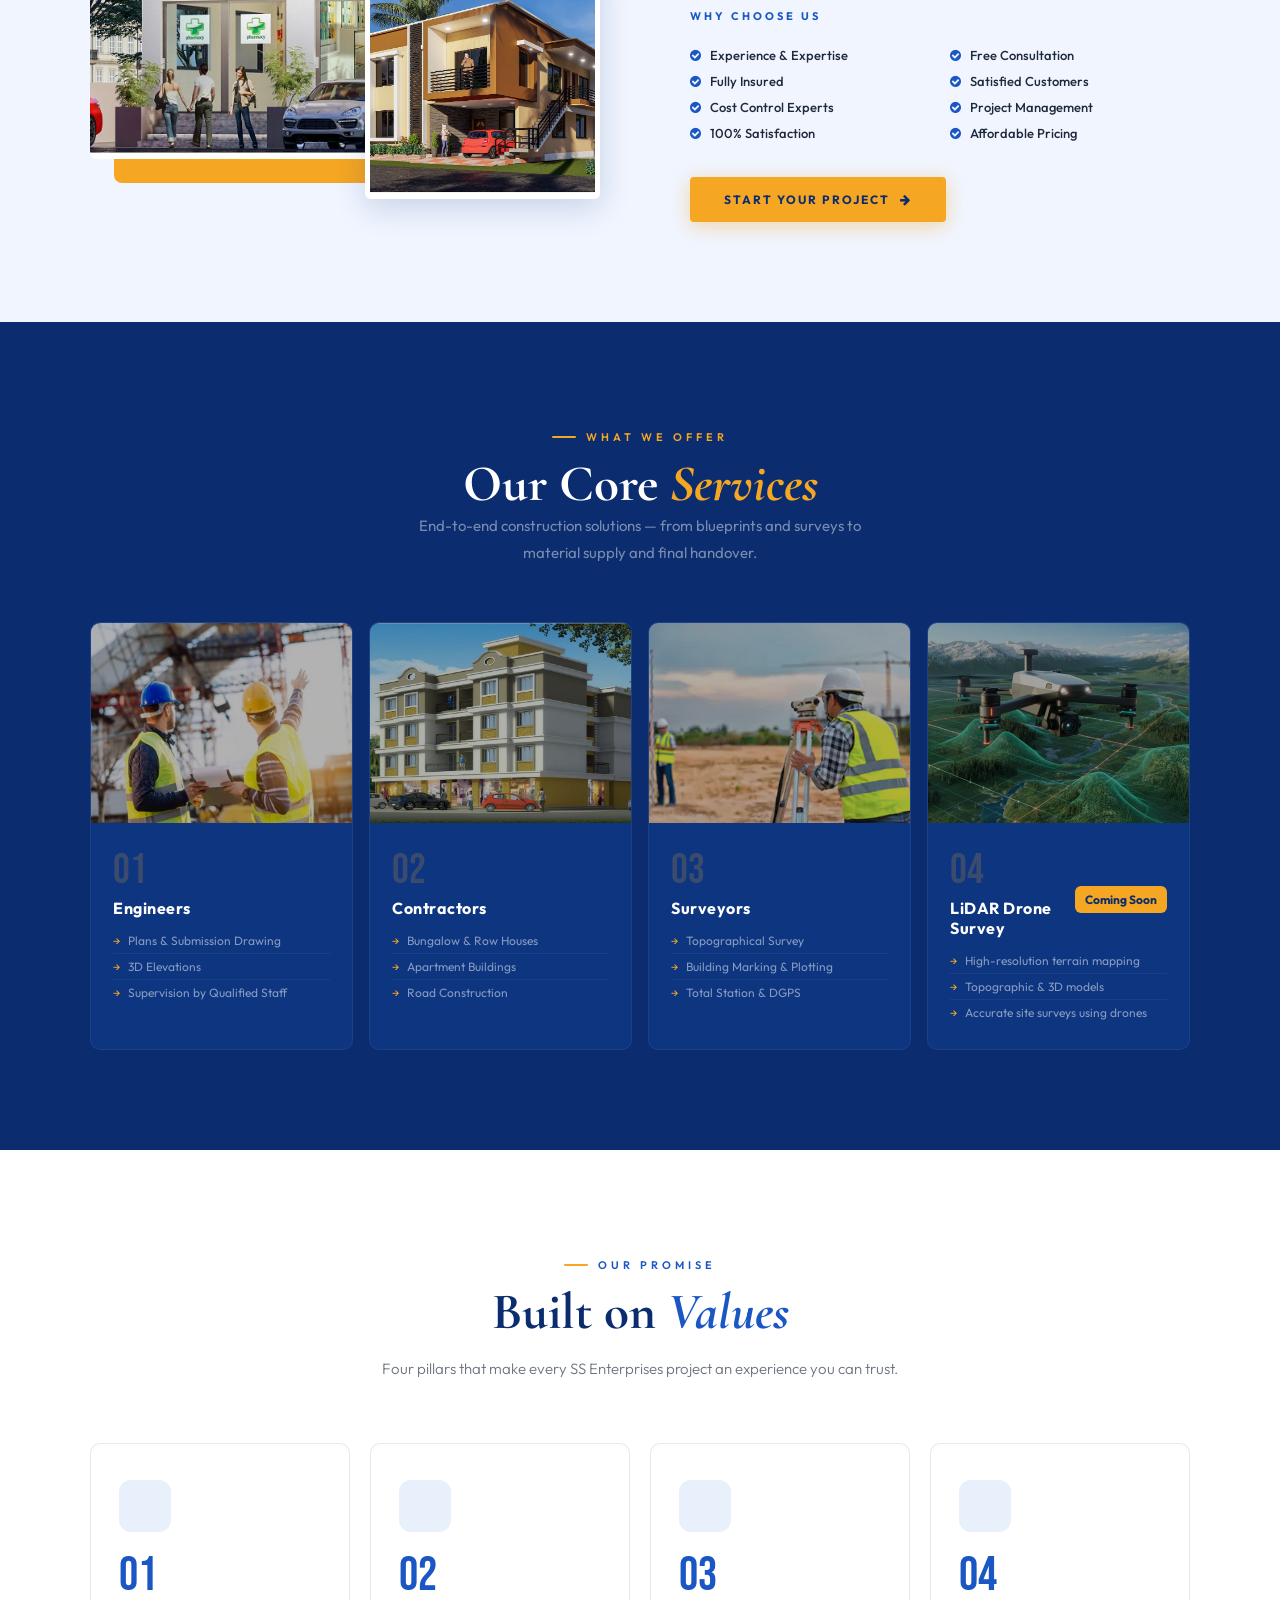
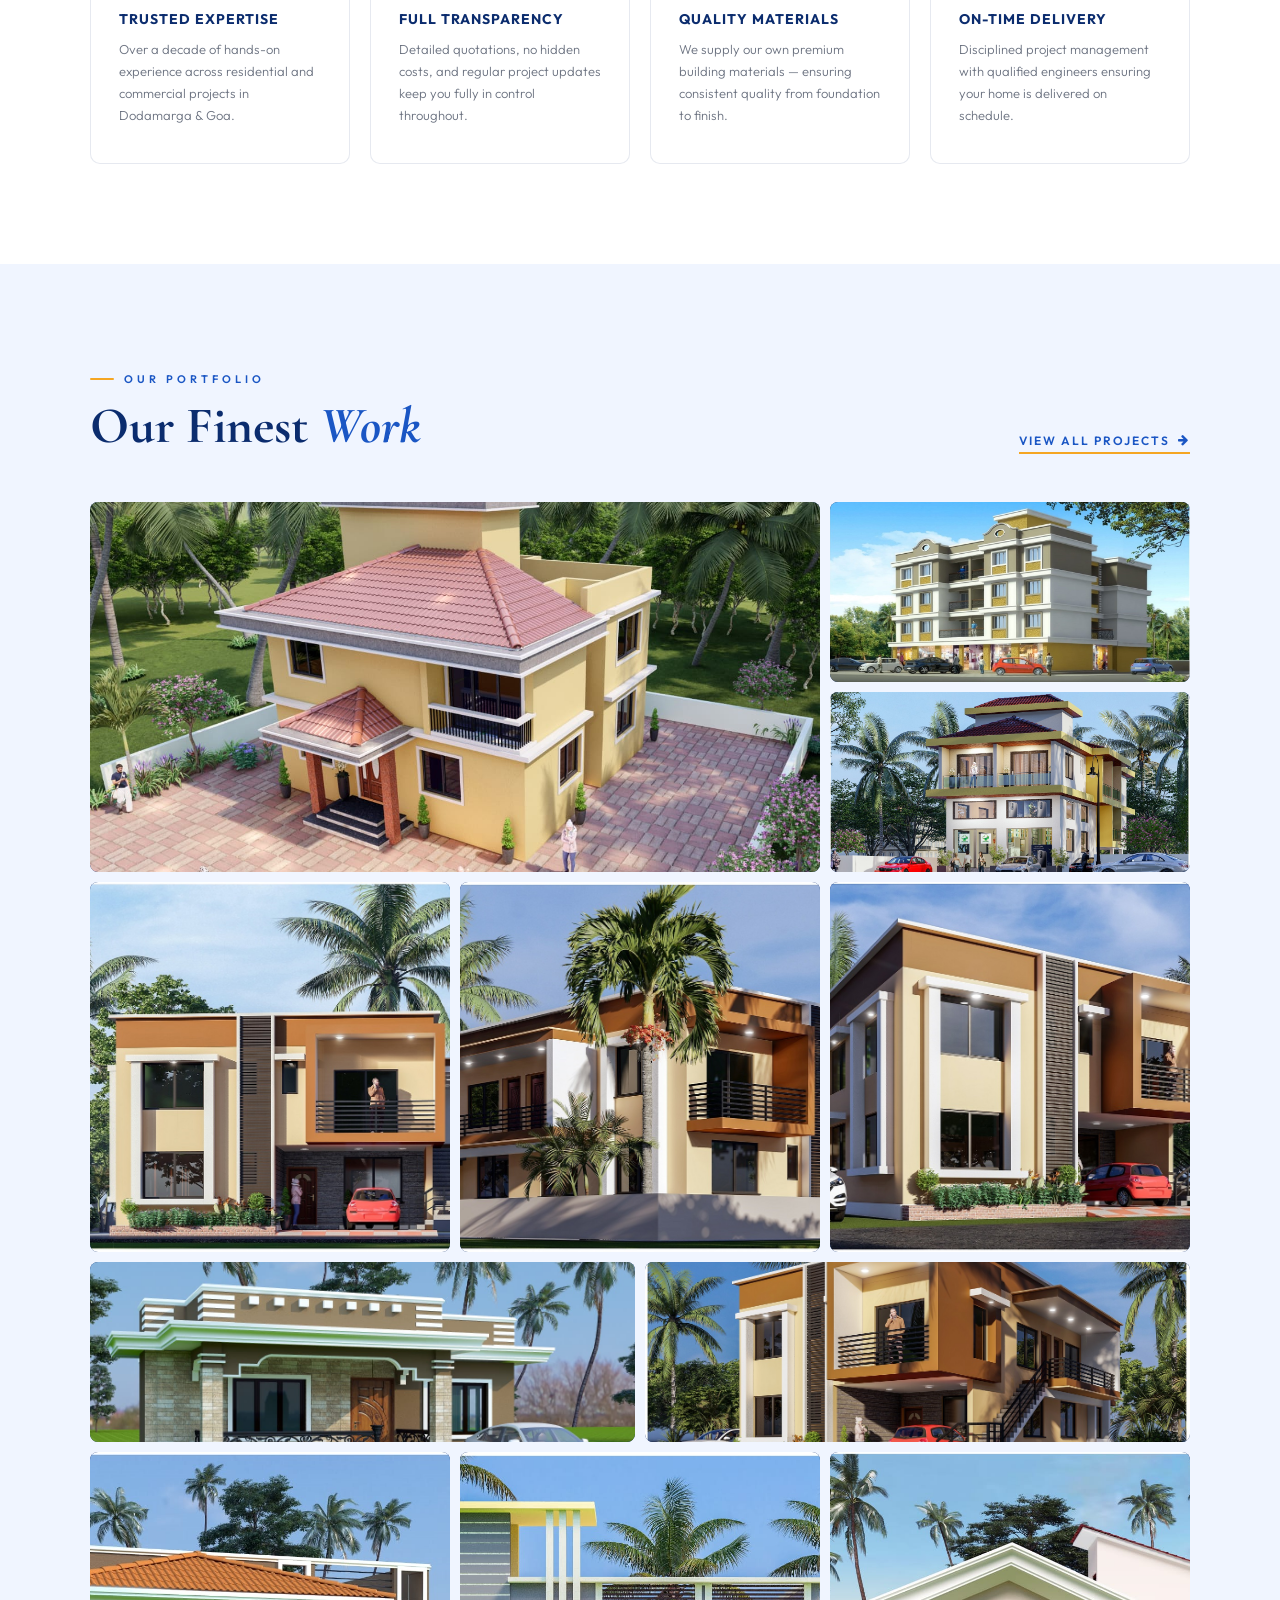
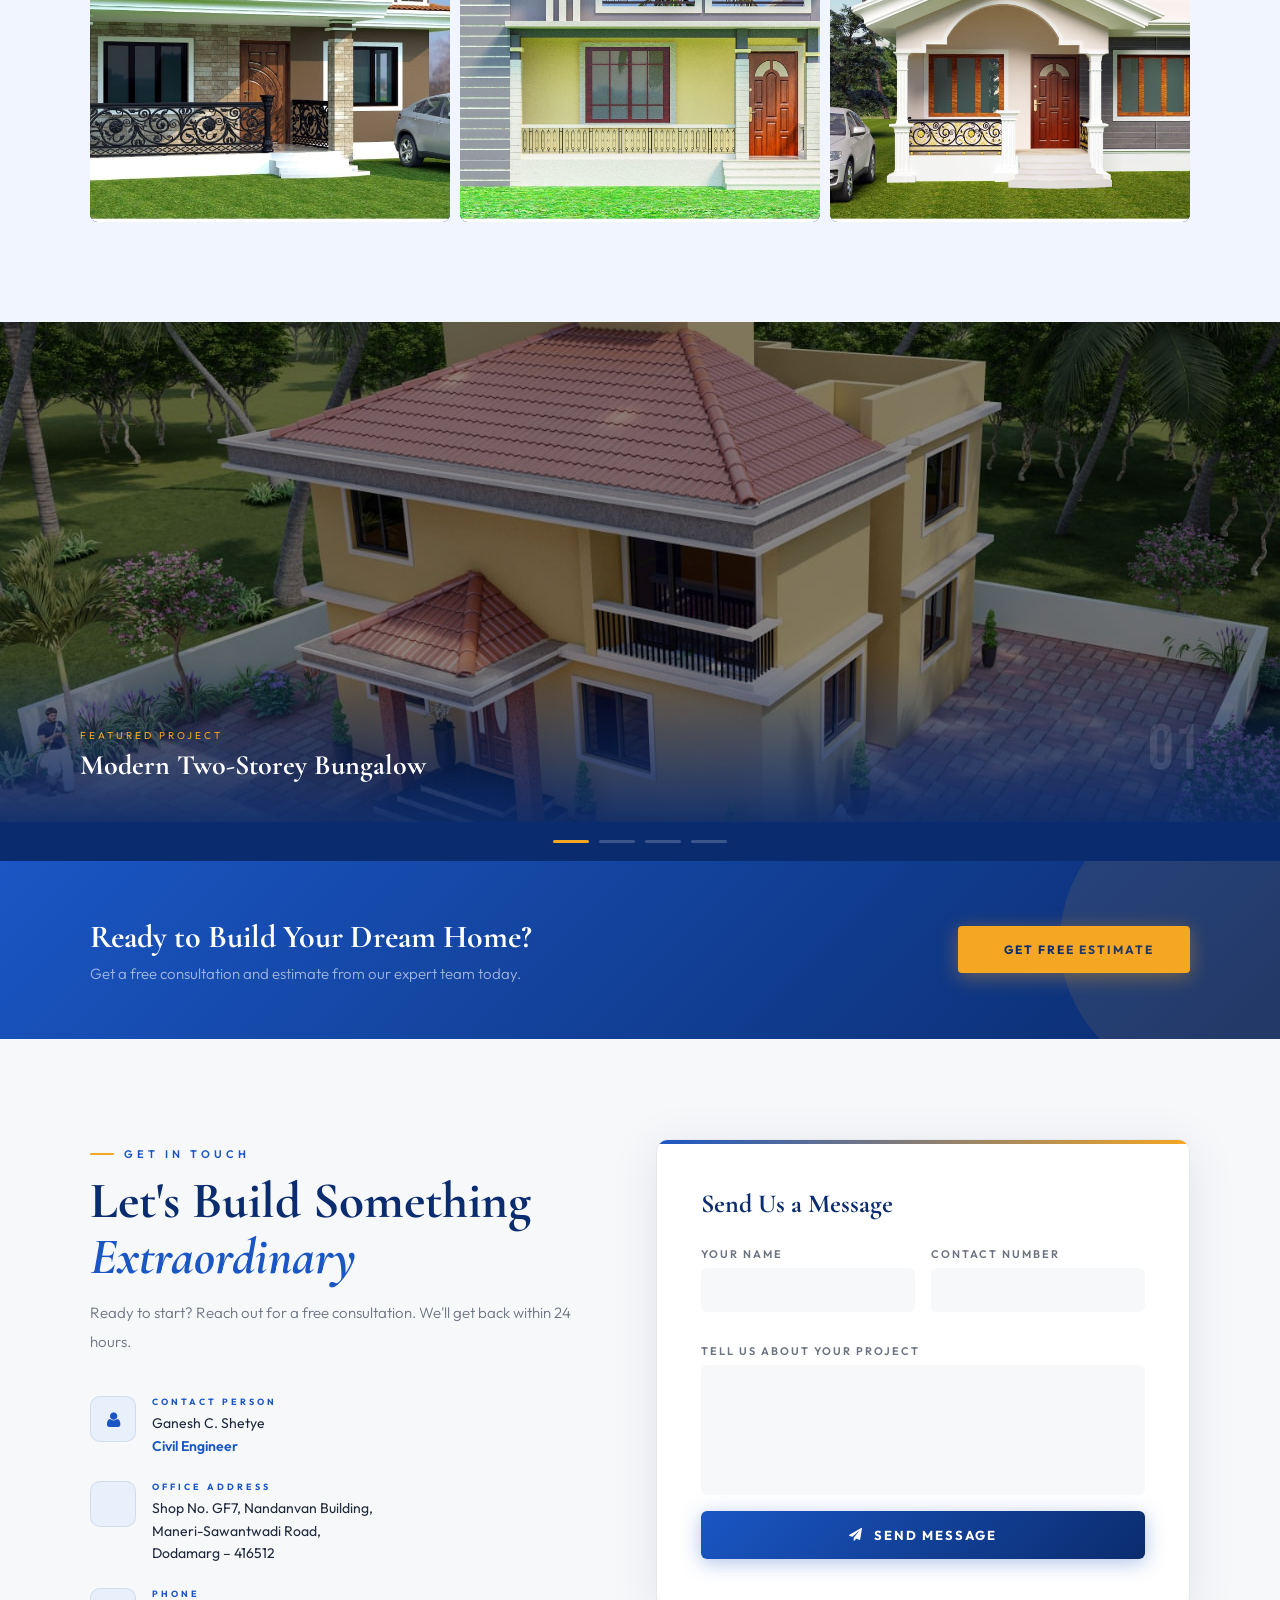
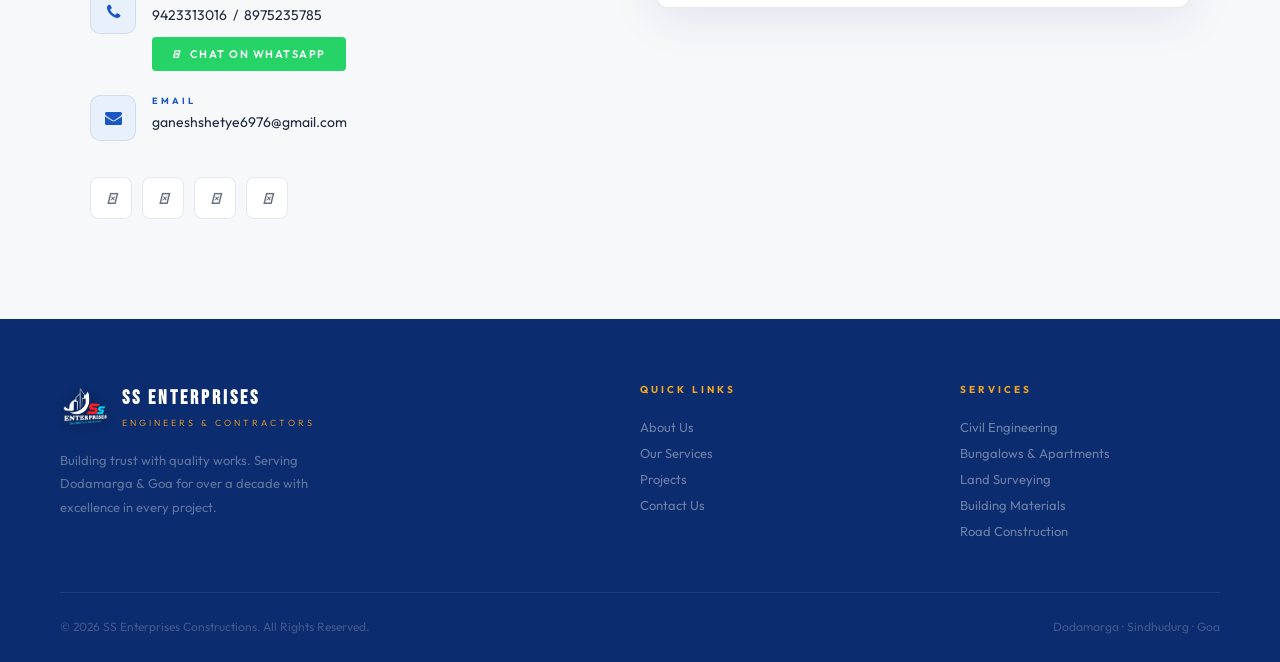
==== commit 86b99245: "whatsapp link v2" ====
--- a/new-page/index.html
+++ b/new-page/index.html
@@ -818,7 +818,7 @@
 
       <!-- LiDAR Drone Survey (Coming Soon) -->
       <div class="svc-card rv">
-        <img class="svc-img" src="static/img/ss-enterprises-constructions-construction-lidar-based-drone-survey.jpeg" alt="LiDAR Drone Survey">
+        <img class="svc-img" src="/static/img/ss-enterprises-constructions-construction-lidar-based-drone-survey.jpeg" alt="LiDAR Drone Survey" loading="lazy">
         <div class="svc-line"></div>
         <div class="svc-body">
           <div style="display:flex;justify-content:space-between;align-items:center;gap:12px;">
